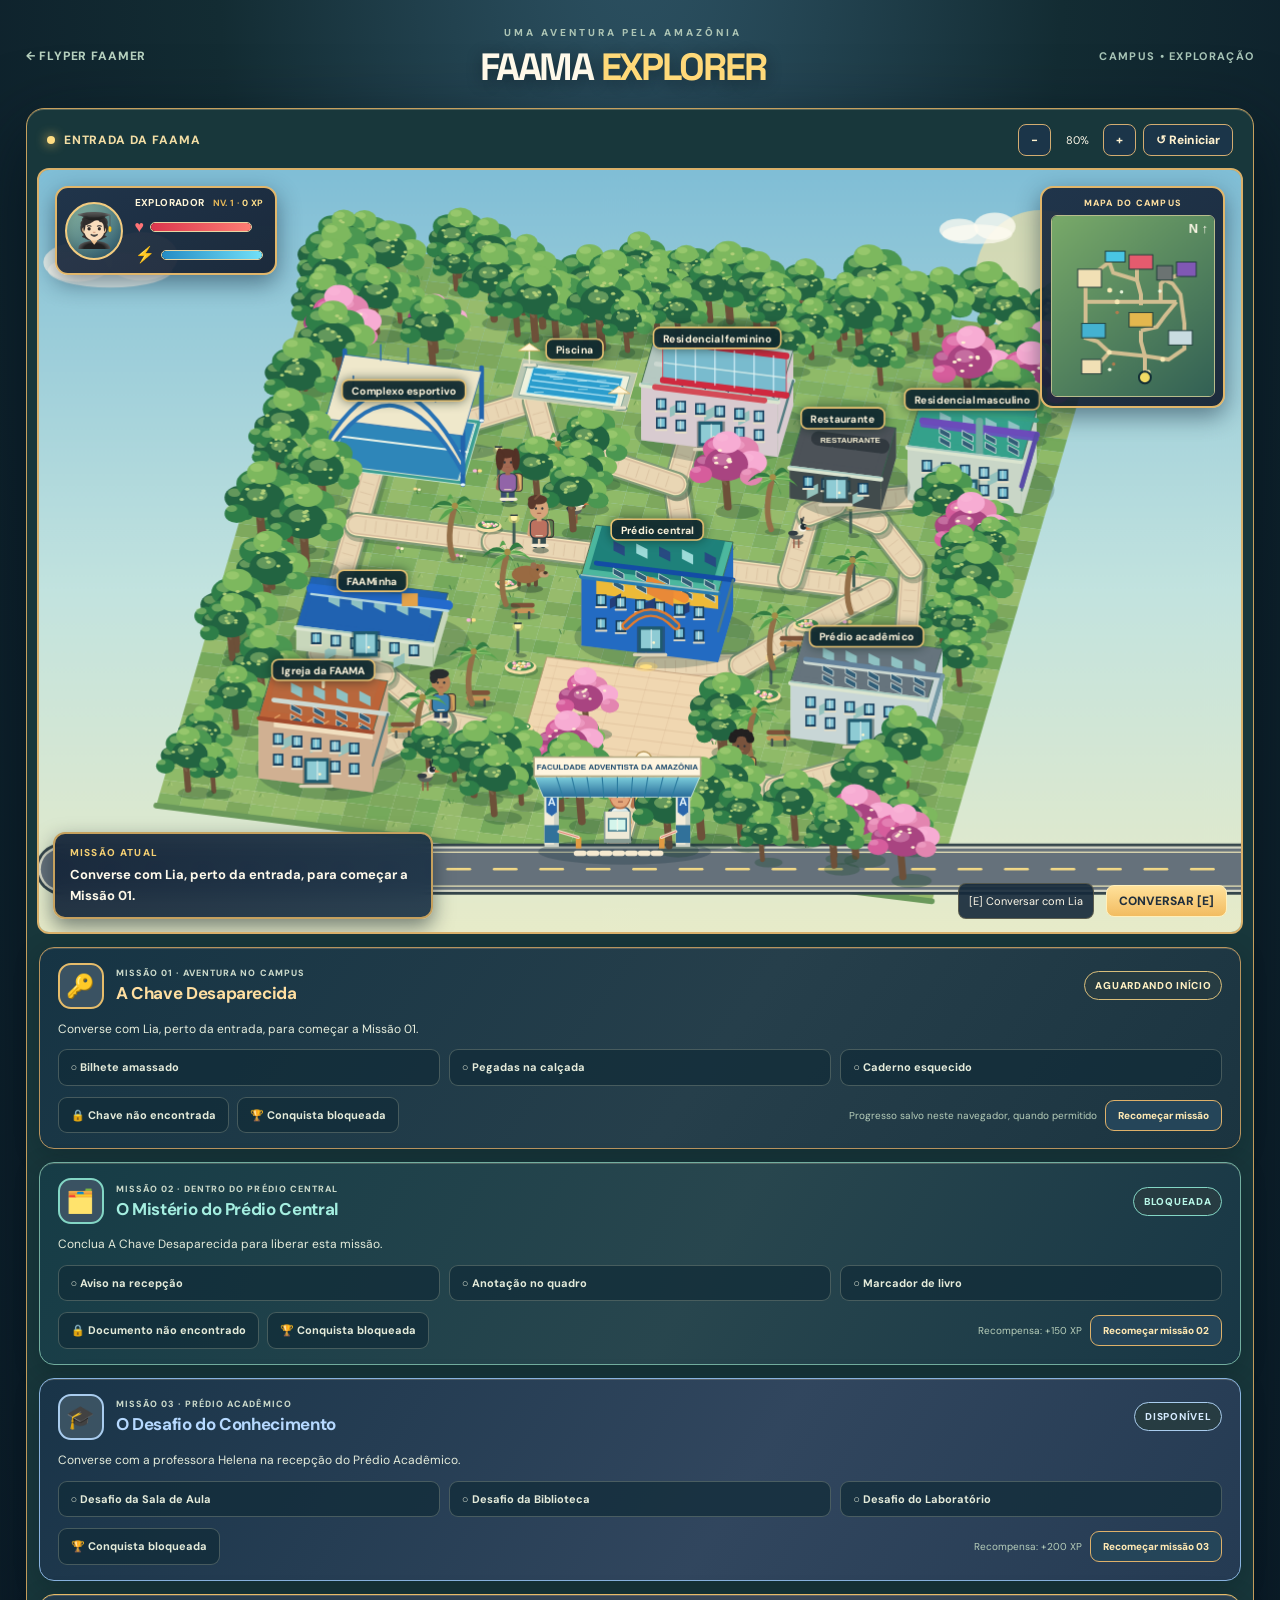
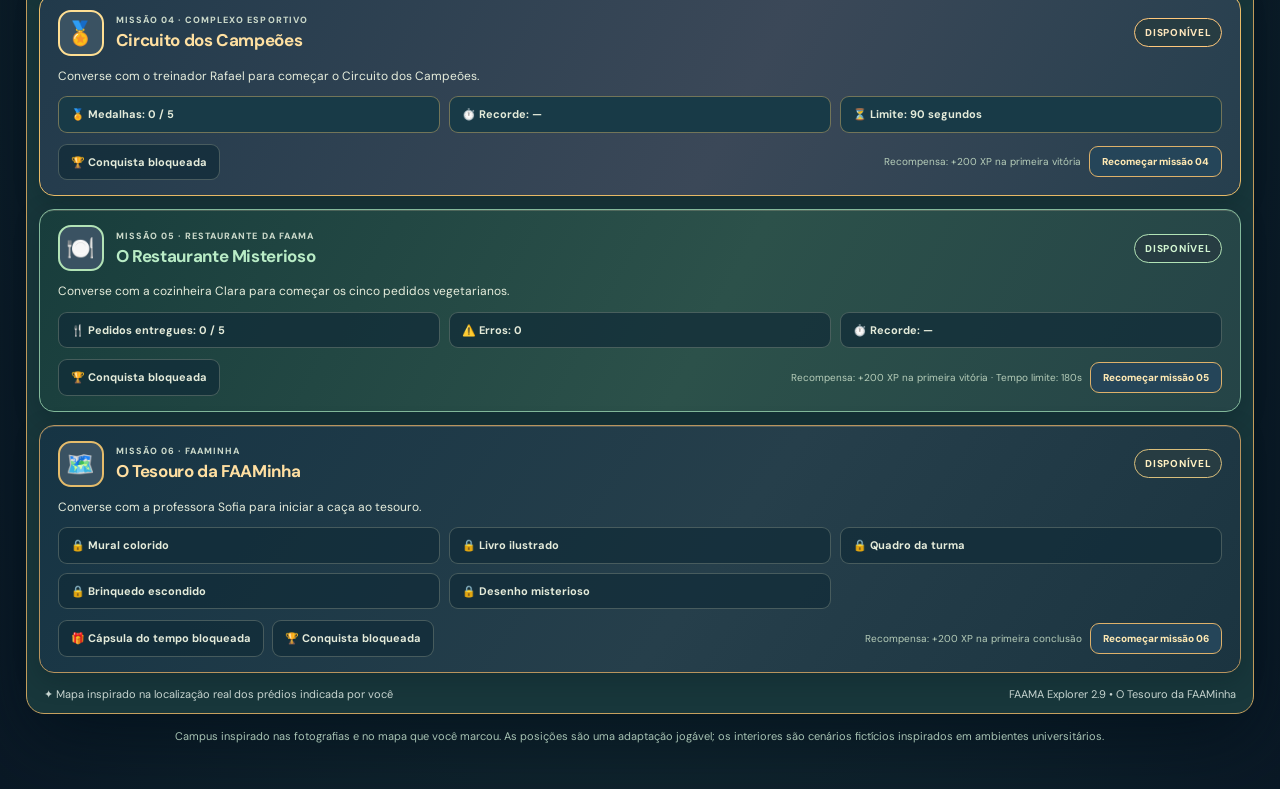
==== jogos/faama-explorer/index.html @ a784e048 "FAAMA 2.9: adicionar diário de cinco pistas, painel da FAAMinha e enigma interativo" ====
<!doctype html>
<html lang="pt-BR">

<head>
    <meta charset="utf-8">
    <meta name="viewport" content="width=device-width,initial-scale=1">
    <title>FAAMA Explorer • FLYPER FAAMER</title>
    <link rel="stylesheet" href="style.css">
</head>

<body>
    <main class="app">
        <header class="top"><a href="../../index.html" class="back">← FLYPER FAAMER</a>
            <div class="brand"><small>UMA AVENTURA PELA AMAZÔNIA</small>
                <h1>FAAMA <em>EXPLORER</em></h1>
            </div><span class="edition">CAMPUS • EXPLORAÇÃO</span>
        </header>
        <section class="game">
            <div class="toolbar">
                <div class="tag"><span class="dot"></span><span id="location">ENTRADA DA FAAMA</span></div>
                <div class="tools"><button id="zoomOut" title="Diminuir zoom">−</button><span
                        id="zoomLabel">80%</span><button id="zoomIn" title="Aumentar zoom">+</button><button id="reset"
                        title="Voltar à entrada">↺ Reiniciar</button></div>
            </div>
            <div class="viewport"><canvas id="world" width="1200" height="760"
                    aria-label="Mapa explorável em perspectiva 2,5D do campus da FAAMA"></canvas>
                <aside class="player-status" aria-label="Estado do explorador">
                    <span class="player-avatar" aria-hidden="true">🧑🏻‍🎓</span>
                    <div class="player-stats">
                        <strong>EXPLORADOR <small>NV. 1 · <span id="xpLabel">0 XP</span></small></strong>
                        <div class="stat-line"><span aria-hidden="true">♥</span><div class="health-bar"><i></i></div></div>
                        <div class="stat-line"><span aria-hidden="true">⚡</span><div class="energy-bar"><i></i></div></div>
                    </div>
                </aside>
                <aside class="minimap-panel" id="minimapPanel" aria-label="Minimapa do campus">
                    <span class="minimap-title">MAPA DO CAMPUS</span>
                    <canvas id="miniMap" width="164" height="182" aria-label="Visão superior com a posição atual do personagem"></canvas>
                </aside>
                <aside id="interiorStatus" class="interior-status hidden" aria-label="Ambiente interno">
                    <small id="interiorBuilding">🏛️ PRÉDIO CENTRAL • INTERIOR</small>
                    <strong id="interiorRoom">Recepção</strong>
                    <span>Explore as duas salas, converse e volte pela saída [E]</span>
                </aside>
                <aside id="sportsHUD" class="sports-hud hidden" aria-label="Circuito dos Campeões em andamento">
                    <div class="sports-hud-top">
                        <span>🏆 CIRCUITO DOS CAMPEÕES</span>
                        <strong id="sportsTimer" aria-live="off">90,0s</strong>
                    </div>
                    <div class="sports-hud-line">
                        <strong id="sportsMedalCount">0 / 5 medalhas</strong>
                        <span id="sportsRaceState">Converse com Rafael para começar</span>
                    </div>
                    <div class="sports-progress"><i id="sportsMedalBar"></i></div>
                </aside>
                <aside id="restaurantHUD" class="restaurant-hud hidden" aria-label="Pedidos do Restaurante">
                    <div class="restaurant-hud-top"><span>🍽️ RESTAURANTE MISTERIOSO</span><strong id="restaurantTimer">180,0s</strong></div>
                    <p id="restaurantHUDOrder">Converse com Clara para começar</p>
                    <div class="restaurant-hud-row"><strong id="restaurantDelivered">0 / 5 pedidos</strong><span id="restaurantHUDState">Aguardando</span></div>
                    <div class="restaurant-progress"><i id="restaurantProgressBar"></i></div>
                </aside>
                <aside id="schoolHUD" class="school-hud hidden" aria-label="Caça ao tesouro na FAAMinha">
                    <div class="school-hud-header">
                      <span>🗺️ TESOURO DA FAAMINHA</span>
                      <strong id="schoolHUDCount">0/5</strong>
                    </div>
                    <p id="schoolHUDHint">Converse com Sofia para começar.</p>
                    <div class="school-progress"><i id="schoolProgressBar"></i></div>
                </aside>
                <div class="hud">
                    <div class="objective"><small>MISSÃO ATUAL</small><strong id="objective">Explore o campus e encontre
                            o Prédio Central</strong></div>
                    <div class="hudright"><span id="hint">WASD / SETAS para caminhar</span><button id="interact"
                            disabled>INTERAGIR [E]</button></div>
                </div>
                <section id="npcDialogue" class="npc-dialogue hidden" role="dialog"
                    aria-modal="false" aria-labelledby="npcName" aria-describedby="npcLine">
                    <div class="dialogue-heading">
                        <span>💬 CONVERSA NO CAMPUS</span>
                        <button id="dialogClose" class="dialogue-close" aria-label="Fechar conversa" type="button">×</button>
                    </div>
                    <div class="dialogue-content">
                        <div id="npcPortrait" class="dialogue-portrait" aria-hidden="true">🎓</div>
                        <div class="dialogue-copy">
                            <div class="dialogue-identity">
                                <strong id="npcName">Estudante</strong>
                                <span id="npcRole">FAAMA</span>
                            </div>
                            <p id="npcLine"></p>
                        </div>
                    </div>
                    <div class="dialogue-footer">
                        <small>Pressione E / Enter para avançar • Esc para fechar</small>
                        <button id="dialogNext" type="button">Continuar <span>→</span></button>
                    </div>
                </section>
                <section id="indoorRiddle" class="riddle-modal hidden" role="dialog"
                    aria-modal="true" aria-labelledby="riddleTitle" aria-describedby="riddleDescription">
                    <div class="riddle-heading">
                        <strong id="riddleTitle">🔒 Enigma do armário</strong>
                        <button id="riddleClose" type="button" aria-label="Fechar enigma">×</button>
                    </div>
                    <p id="riddleDescription">Qual é o código de três dígitos? Use as pistas do mural, do quadro e da estante, nessa ordem.</p>
                    <div class="riddle-choices">
                        <button type="button" data-riddle-answer="231">2 – 3 – 1 <small>[1]</small></button>
                        <button type="button" data-riddle-answer="312">3 – 1 – 2 <small>[2]</small></button>
                        <button type="button" data-riddle-answer="123">1 – 2 – 3 <small>[3]</small></button>
                    </div>
                    <p id="riddleFeedback" class="riddle-feedback" aria-live="polite">Selecione uma combinação para abrir o armário.</p>
                </section>
                <section id="academicQuiz" class="riddle-modal academic-quiz hidden" role="dialog"
                    aria-modal="true" aria-labelledby="academicQuizTitle" aria-describedby="academicQuestion">
                    <div class="riddle-heading">
                        <strong id="academicQuizTitle">🎓 Desafio do Conhecimento</strong>
                        <button id="academicQuizClose" type="button" aria-label="Fechar desafio">×</button>
                    </div>
                    <p id="academicQuestion">Escolha a resposta correta para conquistar um selo.</p>
                    <div class="academic-choices" role="group" aria-label="Respostas do desafio">
                        <button type="button" data-academic-answer="0">Alternativa 1</button>
                        <button type="button" data-academic-answer="1">Alternativa 2</button>
                        <button type="button" data-academic-answer="2">Alternativa 3</button>
                    </div>
                    <p id="academicQuizFeedback" class="riddle-feedback" aria-live="polite">Selecione uma das opções. Use 1, 2 ou 3.</p>
                </section>
                <section id="restaurantCooking" class="restaurant-cooking hidden" role="dialog" aria-modal="true"
                  aria-labelledby="restaurantCookingTitle" aria-describedby="restaurantCookingHint">
                    <div class="restaurant-cooking-header">
                      <div>
                        <small>🍳 COZINHA DO RESTAURANTE</small>
                        <strong id="restaurantCookingTitle">Preparar o pedido</strong>
                      </div>
                      <button id="restaurantCookingClose" type="button" aria-label="Fechar preparo">×</button>
                    </div>
                    <p id="restaurantCookingHint">Selecione exatamente três ingredientes.</p>
                    <p id="restaurantCookingCustomer" class="restaurant-customer">Pedido do estudante</p>
                    <div id="restaurantIngredients" class="restaurant-ingredients" role="group" aria-label="Escolher ingredientes">
                        <button type="button" data-food-id="alface" aria-pressed="false"><span>🥬</span>Alface</button>
                        <button type="button" data-food-id="tomate" aria-pressed="false"><span>🍅</span>Tomate</button>
                        <button type="button" data-food-id="cenoura" aria-pressed="false"><span>🥕</span>Cenoura</button>
                        <button type="button" data-food-id="goma" aria-pressed="false"><span>⚪</span>Goma de tapioca</button>
                        <button type="button" data-food-id="queijo" aria-pressed="false"><span>🧀</span>Queijo</button>
                        <button type="button" data-food-id="banana" aria-pressed="false"><span>🍌</span>Banana</button>
                        <button type="button" data-food-id="mamao" aria-pressed="false"><span>🍈</span>Mamão</button>
                        <button type="button" data-food-id="granola" aria-pressed="false"><span>🥣</span>Granola</button>
                        <button type="button" data-food-id="pao" aria-pressed="false"><span>🍞</span>Pão integral</button>
                        <button type="button" data-food-id="iogurte" aria-pressed="false"><span>🥛</span>Iogurte</button>
                    </div>
                    <div class="restaurant-cooking-bottom">
                      <span id="restaurantSelectedCount">0 de 3 ingredientes</span>
                      <button id="restaurantPrepare" type="button">Preparar prato</button>
                    </div>
                    <p id="restaurantCookingFeedback" class="restaurant-feedback" aria-live="polite"></p>
                  </section>
                <section id="schoolPuzzle" class="school-puzzle hidden" role="dialog" aria-modal="true"
                  aria-labelledby="schoolPuzzleTitle" aria-describedby="schoolPuzzleQuestion">
                    <div class="school-puzzle-heading">
                      <div>
                        <small>🔎 CAÇA AO TESOURO • ENIGMA <span id="schoolPuzzleNumber">1/5</span></small>
                        <strong id="schoolPuzzleTitle">Enigma misterioso</strong>
                      </div>
                      <button id="schoolPuzzleClose" type="button" aria-label="Fechar enigma">×</button>
                    </div>
                    <p id="schoolPuzzleClue" class="school-puzzle-clue">Uma pista apareceu!</p>
                    <p id="schoolPuzzleQuestion" class="school-puzzle-question">Qual é a resposta?</p>
                    <div class="school-puzzle-choices" role="group" aria-label="Respostas do enigma">
                      <button type="button" data-school-answer="0">1. Alternativa A</button>
                      <button type="button" data-school-answer="1">2. Alternativa B</button>
                      <button type="button" data-school-answer="2">3. Alternativa C</button>
                    </div>
                    <p id="schoolPuzzleFeedback" class="school-puzzle-feedback" aria-live="polite">Escolha uma resposta.</p>
                    <p class="school-puzzle-help">Teclas 1, 2 e 3 para responder • Esc para voltar à escola</p>
                </section>
                <div id="toast" class="toast hidden"></div>
                <div id="fatal" class="fatal hidden"></div>
            </div>
            <section class="quest-tracker" aria-label="Diário da Missão 01">
                <div class="quest-tracker-heading">
                    <div class="quest-title">
                        <span class="quest-medallion" aria-hidden="true">🔑</span>
                        <div>
                            <small>MISSÃO 01 · AVENTURA NO CAMPUS</small>
                            <strong>A Chave Desaparecida</strong>
                        </div>
                    </div>
                    <span class="quest-stage" id="questStage">AGUARDANDO INÍCIO</span>
                </div>
                <p class="quest-description" id="questDescription">
                    Converse com Lia, perto da entrada, para começar.
                </p>
                <div class="quest-clues" aria-label="Pistas">
                    <span id="clue-bilhete">○ Bilhete amassado</span>
                    <span id="clue-pegadas">○ Pegadas na calçada</span>
                    <span id="clue-caderno">○ Caderno esquecido</span>
                </div>
                <div class="quest-inventory">
                    <span id="questKey">🔒 Chave não encontrada</span>
                    <span id="questAchievement">🏆 Conquista bloqueada</span>
                    <small>Progresso salvo neste navegador, quando permitido</small>
                    <button id="questRestart" class="quest-restart" type="button"
                        title="Recomeçar apenas a Missão 01, sem alterar o mapa">Recomeçar missão</button>
                </div>
            </section>
            <section class="quest-tracker quest-two" aria-label="Diário da Missão 02">
                <div class="quest-tracker-heading">
                    <div class="quest-title">
                        <span class="quest-medallion" aria-hidden="true">🗂️</span>
                        <div>
                            <small>MISSÃO 02 · DENTRO DO PRÉDIO CENTRAL</small>
                            <strong>O Mistério do Prédio Central</strong>
                        </div>
                    </div>
                    <span class="quest-stage" id="indoorQuestStage">BLOQUEADA</span>
                </div>
                <p id="indoorQuestDescription" class="quest-description">
                    Conclua A Chave Desaparecida para liberar a próxima aventura.
                </p>
                <div class="quest-clues" aria-label="Pistas da Missão 02">
                    <span id="indoorClueMural">○ Aviso na recepção</span>
                    <span id="indoorClueQuadro">○ Anotação no quadro</span>
                    <span id="indoorClueEstante">○ Marcador de livro</span>
                </div>
                <div class="quest-inventory">
                    <span id="indoorDocument">🔒 Documento não encontrado</span>
                    <span id="indoorAchievement">🏆 Conquista bloqueada</span>
                    <small>Recompensa: +150 XP</small>
                    <button id="indoorQuestRestart" class="quest-restart" type="button"
                       title="Recomeçar somente a Missão 02">Recomeçar missão 02</button>
                </div>
            </section>
            <section class="quest-tracker quest-academic" aria-label="Diário da Missão 03">
                <div class="quest-tracker-heading">
                    <div class="quest-title">
                        <span class="quest-medallion" aria-hidden="true">🎓</span>
                        <div>
                            <small>MISSÃO 03 · PRÉDIO ACADÊMICO</small>
                            <strong>O Desafio do Conhecimento</strong>
                        </div>
                    </div>
                    <span class="quest-stage" id="academicQuestStage">DISPONÍVEL</span>
                </div>
                <p id="academicDescription" class="quest-description">
                    Converse com a professora Helena no Prédio Acadêmico.
                </p>
                <div class="quest-clues" aria-label="Selos da Missão 03">
                    <span id="academicStationQuadro">○ Sala de aula</span>
                    <span id="academicStationCatalogo">○ Biblioteca</span>
                    <span id="academicStationTerminal">○ Laboratório</span>
                </div>
                <div class="quest-inventory">
                    <span id="academicAchievement">🏆 Conquista bloqueada</span>
                    <small>Recompensa: +200 XP</small>
                    <button id="academicQuestRestart" class="quest-restart" type="button"
                      title="Recomeçar somente o desafio acadêmico">Recomeçar missão 03</button>
                </div>
            </section>
            <section class="quest-tracker quest-sports" aria-label="Diário da Missão 04">
                <div class="quest-tracker-heading">
                    <div class="quest-title">
                        <span class="quest-medallion" aria-hidden="true">🏅</span>
                        <div>
                            <small>MISSÃO 04 · COMPLEXO ESPORTIVO</small>
                            <strong>Circuito dos Campeões</strong>
                        </div>
                    </div>
                    <span class="quest-stage" id="sportsQuestStage">DISPONÍVEL</span>
                </div>
                <p id="sportsQuestDescription" class="quest-description">
                    Converse com Rafael no ginásio e complete o circuito com cinco medalhas.
                </p>
                <div class="quest-clues sports-quest-stats">
                    <span id="sportsQuestMedals">🏅 Medalhas: 0 / 5</span>
                    <span id="sportsBestTime">⏱️ Recorde: —</span>
                    <span id="sportsQuestTime">⏳ Limite: 90 segundos</span>
                </div>
                <div class="quest-inventory">
                    <span id="sportsAchievement">🏆 Conquista bloqueada</span>
                    <small>Recompensa: +200 XP na primeira vitória</small>
                    <button id="sportsQuestRestart" class="quest-restart" type="button"
                      title="Apagar recorde e recompensa do circuito">Recomeçar missão 04</button>
                </div>
            </section>
            <section class="quest-tracker quest-restaurant" aria-label="Diário da Missão 05">
                <div class="quest-tracker-heading">
                    <div class="quest-title">
                        <span class="quest-medallion" aria-hidden="true">🍽️</span>
                        <div>
                            <small>MISSÃO 05 · RESTAURANTE DA FAAMA</small>
                            <strong>O Restaurante Misterioso</strong>
                        </div>
                    </div>
                    <span class="quest-stage" id="restaurantQuestStage">DISPONÍVEL</span>
                </div>
                <p id="restaurantQuestDescription" class="quest-description">Converse com Clara para preparar cinco pedidos vegetarianos.</p>
                <div class="quest-clues">
                    <span id="restaurantQuestOrders">🍴 Pedidos entregues: 0 / 5</span>
                    <span id="restaurantQuestErrors">⚠️ Erros: 0</span>
                    <span id="restaurantBestTime">⏱️ Recorde: —</span>
                </div>
                <div class="quest-inventory">
                    <span id="restaurantQuestAchievement">🏆 Conquista bloqueada</span>
                    <small>Recompensa: +200 XP na primeira vitória · Tempo limite: 180s</small>
                    <button id="restaurantQuestRestart" class="quest-restart" type="button"
                      title="Apagar o recorde, o progresso e a recompensa da Missão 05">Recomeçar missão 05</button>
                </div>
            </section>
            <section class="quest-tracker quest-school" aria-label="Diário da Missão 06">
                <div class="quest-tracker-heading">
                    <div class="quest-title">
                        <span class="quest-medallion" aria-hidden="true">🗺️</span>
                        <div>
                            <small>MISSÃO 06 · FAAMINHA</small>
                            <strong>O Tesouro da FAAMinha</strong>
                        </div>
                    </div>
                    <span class="quest-stage" id="schoolQuestStage">DISPONÍVEL</span>
                </div>
                <p id="schoolQuestDescription" class="quest-description">
                    Converse com a professora Sofia para iniciar a caça ao tesouro.
                </p>
                <div class="quest-clues" aria-label="Cinco pistas da FAAMinha">
                    <span id="schoolClueMural">🔒 Mural colorido</span>
                    <span id="schoolClueLivro">🔒 Livro ilustrado</span>
                    <span id="schoolClueQuadro">🔒 Quadro da turma</span>
                    <span id="schoolClueBrinquedo">🔒 Brinquedo escondido</span>
                    <span id="schoolClueDesenho">🔒 Desenho misterioso</span>
                </div>
                <div class="quest-inventory">
                    <span id="schoolCapsule">🎁 Cápsula do tempo bloqueada</span>
                    <span id="schoolQuestAchievement">🏆 Conquista bloqueada</span>
                    <small>Recompensa: +200 XP na primeira conclusão</small>
                    <button id="schoolQuestRestart" class="quest-restart" type="button"
                      title="Reiniciar somente O Tesouro da FAAMinha">Recomeçar missão 06</button>
                </div>
            </section>
            <div class="bottom"><span>✦ Mapa inspirado na localização real dos prédios indicada por
                    você</span><span>FAAMA Explorer 2.9 • O Tesouro da FAAMinha</span></div>
        </section>
        <section class="mobile"><button data-key="ArrowUp">▲</button>
            <div><button data-key="ArrowLeft">◀</button><button data-key="ArrowDown">▼</button><button
                    data-key="ArrowRight">▶</button></div>
        </section>
        <p class="disclaimer">Campus inspirado nas fotografias e no mapa que você marcou. As posições são uma adaptação jogável; os interiores são cenários fictícios inspirados em ambientes universitários.</p>
    </main>
    <script src="map-data.js"></script>
    <script src="campus-life.js"></script>
    <script src="quests.js"></script>
    <script src="interior.js"></script>
    <script src="indoor-quest.js"></script>
    <script src="academic.js"></script>
    <script src="sports.js"></script>
    <script src="restaurant.js"></script>
    <script src="school.js"></script>
    <script src="game.js"></script>
</body>

</html>
---- jogos/faama-explorer/style.css ----
@import url('https://fonts.googleapis.com/css2?family=DM+Sans:wght@400;500;600;700;800&family=Space+Grotesk:wght@500;600;700&display=swap');
:root{color-scheme:dark;--bg:#091a1b;--ink:#f1f5e9;--muted:#abc2b6;--line:#35554a;--accent:#d5ee9e}*{box-sizing:border-box}body{margin:0;min-height:100vh;background:radial-gradient(ellipse at 55% -20%,#24584a 0%,#102d2b 46%,#071717 100%);color:var(--ink);font-family:'DM Sans',sans-serif}.app{width:min(1360px,96%);margin:auto;padding:20px 0 35px}.top{display:flex;align-items:center;justify-content:space-between;gap:16px;margin:0 0 17px}.back{text-decoration:none;color:#b6d0be;font-size:12px;font-weight:800;letter-spacing:.07em}.brand{text-align:center}.brand small{font-size:10px;letter-spacing:.3em;color:#adc5b5;font-weight:800}.brand h1{font-family:'Space Grotesk',sans-serif;font-size:clamp(23px,3.2vw,38px);letter-spacing:-.06em;margin:2px 0 0;font-weight:700}.brand em{font-style:normal;color:var(--accent)}.edition{font-size:11px;letter-spacing:.12em;color:#a8c5b7;font-weight:700}.game{background:#173a32;border:1px solid #4a6b55;border-radius:18px;padding:10px;box-shadow:0 22px 70px #0008}.toolbar{display:flex;align-items:center;justify-content:space-between;padding:3px 8px 11px;gap:10px}.tag{font-size:12px;letter-spacing:.08em;font-weight:800}.dot{display:inline-block;background:#a8e47c;width:8px;height:8px;border-radius:50%;margin-right:9px;box-shadow:0 0 12px #b9e48a}.tools{display:flex;align-items:center;gap:7px}.tools button,.hud button{background:#2b5546;border:1px solid #5b8068;border-radius:8px;color:#f2f9ec;font:800 12px 'DM Sans';padding:7px 12px;cursor:pointer}.tools button:hover,.hud button:hover:not(:disabled){background:#47735b}.tools span{font-size:11px;min-width:38px;text-align:center}.viewport{position:relative;overflow:hidden;border:2px solid #69896e;border-radius:12px;background:#a6dbe2}.viewport canvas{display:block;width:100%;height:auto;image-rendering:auto}.hud{position:absolute;bottom:13px;left:14px;right:14px;display:flex;justify-content:space-between;align-items:end;gap:12px;pointer-events:none}.objective{background:#102e2bdc;backdrop-filter:blur(8px);border:1px solid #d5efaa44;padding:12px 15px;border-radius:10px;max-width:380px}.objective small{display:block;color:#b8dc9d;font-weight:800;letter-spacing:.13em;font-size:10px;margin-bottom:4px}.objective strong{font-size:13px;line-height:1.35}.hudright{display:flex;align-items:center;gap:12px}.hudright span{background:#0c2c2cbd;padding:10px;border-radius:8px;font-size:11px}.hud button{pointer-events:auto;background:#d4ef9d;color:#18362a;border-color:#d4ef9d}.hud button:disabled{opacity:.6;cursor:default}.toast{position:absolute;top:18px;left:50%;transform:translateX(-50%);background:#112f2be8;color:#f7ffef;border:1px solid #b2d79a;padding:13px 18px;border-radius:10px;text-align:center;font-size:13px;font-weight:700;max-width:90%;box-shadow:0 10px 30px #0004}.hidden{display:none!important}.fatal{position:absolute;top:20%;left:10%;right:10%;background:#5b1e20;color:#fff;padding:20px;border-radius:12px;z-index:20}.bottom{display:flex;justify-content:space-between;gap:10px;flex-wrap:wrap;padding:11px 7px 2px;color:#b6d0c0;font-size:11px}.mobile{display:none;text-align:center;margin:15px auto}.mobile button{background:#315d48;color:#fff;border:1px solid #72927b;border-radius:12px;width:62px;height:54px;margin:3px;font-size:20px;touch-action:none;user-select:none}.disclaimer{text-align:center;color:#a8c4b4;font-size:11px;margin-top:15px}@media(max-width:800px){.top{flex-wrap:wrap;justify-content:center}.back,.edition{font-size:10px}.brand{order:-1;width:100%}.hud{left:7px;right:7px;bottom:7px}.objective{padding:7px;max-width:55%}.objective strong{font-size:9px}.objective small{font-size:8px}.hudright{display:block;text-align:right}.hudright span{display:none}.hud button{font-size:9px;padding:7px}.mobile{display:block}.bottom{font-size:10px}.toolbar{font-size:10px}}

/* FAAMA Explorer — HUD da fase visual 2 */
:root {
  --bg:#101e2a;
  --ink:#fff9e9;
  --muted:#d6d9c2;
  --accent:#ffda70;
}
body {
  background:radial-gradient(ellipse at 50% -20%,#31586b 0%,#132c33 48%,#0a1926 100%);
}
.game {
  border-color:#c6a05e;
  background:#18373b;
  box-shadow:0 25px 75px #020e18aa,inset 0 1px 0 #ffe6ab44;
}
.brand em {color:#ffd979}
.brand h1 {text-shadow:0 3px 15px #050f1677}
.toolbar {padding:5px 10px 12px}
.tag {color:#f2dda4}
.dot {background:#ffdd82;box-shadow:0 0 12px #ffcb63}
.tools button,.hud button {
  background:#1b3549;
  border-color:#d3ac71;
  color:#fff1ce;
}
.tools button:hover,.hud button:hover:not(:disabled) {background:#346176}
.viewport {
  border:2px solid #d9b06a;
  background:#78b7b6;
  box-shadow:inset 0 0 45px #0b212233;
}
.viewport #world {
  display:block;
  width:100%;
  height:auto;
}
.player-status,.minimap-panel {
  position:absolute;
  z-index:5;
  top:16px;
  border:2px solid #e1b66a;
  border-radius:13px;
  box-shadow:0 8px 23px #0c22367f;
  background:linear-gradient(145deg,#16273de8,#101b2de8);
  color:#fff6d9;
  pointer-events:none;
}
.player-status {
  left:16px;
  display:flex;
  align-items:center;
  gap:12px;
  min-width:220px;
  padding:8px 12px 8px 8px;
}
.player-avatar {
  width:58px;height:58px;
  display:grid;
  place-items:center;
  font-size:34px;
  border-radius:50%;
  border:2px solid #f2cb7f;
  background:linear-gradient(140deg,#8bb7a3,#315f75);
  box-shadow:inset 0 -4px 12px #091b2440;
}
.player-stats {display:grid;gap:7px;flex:1}
.player-stats strong {
  display:flex;align-items:center;justify-content:space-between;
  gap:8px;font-size:10px;letter-spacing:.04em
}
.player-stats small {font-size:9px;color:#e8b958}
.stat-line {display:flex;align-items:center;gap:6px;font-weight:800;font-size:16px}
.stat-line:first-of-type {color:#ff7376}
.health-bar,.energy-bar {
  height:10px;
  border-radius:20px;
  width:102px;
  background:#13232b;
  border:1px solid #e6d5a3;
  overflow:hidden;
}
.health-bar i,.energy-bar i {display:block;width:100%;height:100%;border-radius:20px}
.health-bar i {background:linear-gradient(90deg,#dc364d,#ff7d73)}
.energy-bar i {background:linear-gradient(90deg,#258cc5,#72e0f8)}
.minimap-panel {
  right:16px;
  padding:7px 9px 9px;
  width:185px;
  text-align:center;
}
.minimap-title {
  display:block;
  font-size:9px;
  font-weight:800;
  letter-spacing:.14em;
  padding:2px 0 6px;
  color:#ffe0a0;
}
.viewport .minimap-panel canvas {
  display:block;
  width:164px;
  height:182px;
  max-width:none;
  border:1px solid #b8bd8c;
  border-radius:6px;
  margin:auto;
}
.objective {
  background:linear-gradient(135deg,#132337ed,#1d3448ed);
  border:2px solid #c6a15e;
  box-shadow:0 8px 20px #05172280;
  border-radius:12px;
}
.objective small {color:#f4cf72}
.objective strong {color:#fffaeb}
.hudright span {background:#15293be8;border:1px solid #d3af654d}
.hud button {
  color:#202f3d;
  background:linear-gradient(180deg,#ffe19a,#f2bc61);
  border:1px solid #fff0bc;
}
.hud button:hover:not(:disabled) {background:#ffe6ad}
.toast {
  top:auto;
  bottom:92px;
  z-index:6;
  background:#12283deb;
  border-color:#ffd17b;
  color:#fff9df;
}
.bottom {color:#c7d5d0}
.mobile button {
  background:#243b51;
  border-color:#e7be80;
}
@media (max-width:800px) {
  .player-status {
    top:7px;left:7px;
    transform:scale(.68);
    transform-origin:top left;
  }
  .minimap-panel {
    top:7px;right:7px;
    transform:scale(.62);
    transform-origin:top right;
  }
  .hud {bottom:8px;left:7px;right:7px}
  .objective {max-width:62%}
  .objective strong {font-size:9px}
  .toast {bottom:55px;font-size:11px}
}
@media (max-width:430px) {
  .player-status {transform:scale(.53)}
  .minimap-panel {transform:scale(.48)}
  .objective {max-width:66%;padding:6px}
  .hud button {font-size:8px;padding:5px}
}

/* FAAMA Explorer 2.2 — conversas com NPCs */
.npc-dialogue {
  position:absolute;
  z-index:20;
  left:50%;
  bottom:102px;
  transform:translateX(-50%);
  width:min(620px,calc(100% - 30px));
  color:#fff7df;
  border:2px solid #e5bd79;
  border-radius:16px;
  overflow:hidden;
  background:linear-gradient(145deg,#213c50f5,#142b3ef7);
  box-shadow:0 22px 60px #07141bce, inset 0 1px 0 #ffecc544;
  pointer-events:auto;
  animation:dialogue-pop .18s ease-out;
}
.dialogue-heading {
  display:flex;
  align-items:center;
  justify-content:space-between;
  gap:12px;
  background:#0e2435a9;
  border-bottom:1px solid #cba56777;
  padding:9px 15px;
  color:#ffe09c;
  font-size:10px;
  font-weight:800;
  letter-spacing:.12em;
}
.dialogue-close {
  border:1px solid #dbbb8188;
  border-radius:8px;
  background:#28445a;
  color:#fdf3d6;
  width:30px;
  height:30px;
  cursor:pointer;
  font-size:21px;
  line-height:1;
}
.dialogue-close:hover,.dialogue-close:focus-visible {
  background:#40637a;
  outline:2px solid #fce0a5;
  outline-offset:1px;
}
.dialogue-content {
  display:flex;
  align-items:center;
  gap:17px;
  padding:18px;
  min-height:130px;
}
.dialogue-portrait {
  flex:none;
  width:83px;
  height:83px;
  display:grid;
  place-items:center;
  font-size:46px;
  border:2px solid #edc780;
  border-radius:14px;
  background:linear-gradient(135deg,#66938e,#315675);
  box-shadow:inset 0 -6px 18px #132a3a55;
}
.dialogue-copy {flex:1;min-width:0}
.dialogue-identity {
  display:flex;
  align-items:baseline;
  flex-wrap:wrap;
  gap:9px;
  margin-bottom:10px;
}
.dialogue-identity strong {font-size:19px;line-height:1.25}
.dialogue-identity span {
  color:#c8e3d7;
  font-size:10px;
  letter-spacing:.04em;
}
.dialogue-copy p {
  margin:0;
  color:#f3efe0;
  font-size:14px;
  line-height:1.6;
}
.dialogue-footer {
  display:flex;
  align-items:center;
  justify-content:space-between;
  gap:12px;
  border-top:1px solid #cba5675f;
  padding:10px 15px;
}
.dialogue-footer small {
  color:#c9d9d1;
  font-size:10px;
  line-height:1.4;
}
.dialogue-footer button {
  flex:none;
  border:1px solid #ffeeaf;
  border-radius:9px;
  padding:10px 17px;
  background:linear-gradient(180deg,#ffe7a5,#e8b96a);
  color:#20313f;
  font-size:12px;
  font-weight:800;
  cursor:pointer;
}
.dialogue-footer button:hover,.dialogue-footer button:focus-visible{
  background:#fff0bc;
  outline:2px solid #fff0bc;
  outline-offset:2px;
}
@keyframes dialogue-pop {
  from {opacity:0;transform:translate(-50%,12px) scale(.98)}
  to {opacity:1;transform:translate(-50%,0) scale(1)}
}
@media(max-width:800px){
  .npc-dialogue {bottom:46px;width:calc(100% - 14px);border-radius:11px}
  .dialogue-heading {padding:6px 9px;font-size:8px}
  .dialogue-content {gap:8px;padding:9px;min-height:90px}
  .dialogue-portrait {width:47px;height:52px;font-size:27px;border-radius:9px}
  .dialogue-identity {gap:5px;margin-bottom:4px}
  .dialogue-identity strong {font-size:13px}
  .dialogue-identity span {font-size:8px}
  .dialogue-copy p {font-size:10px;line-height:1.45}
  .dialogue-footer {padding:6px 9px;gap:7px}
  .dialogue-footer small {font-size:8px}
  .dialogue-footer button {padding:7px 9px;font-size:9px}
}
@media(max-width:450px){
  .dialogue-portrait {display:none}
  .dialogue-footer small {max-width:52%}
}

/* FAAMA Explorer 2.3 — diário de missão independente do Canvas */
.quest-tracker{
  display:grid;
  gap:11px;
  margin:13px 2px 3px;
  padding:15px 18px;
  border:1px solid #b8945e;
  border-radius:15px;
  background:linear-gradient(125deg,#163444,#263f4b 56%,#1b3440);
  box-shadow:inset 0 1px 0 #f9ddb233,0 7px 24px #07161e44;
}
.quest-tracker-heading{
  display:flex;
  flex-wrap:wrap;
  align-items:center;
  justify-content:space-between;
  gap:12px;
}
.quest-title{
  display:flex;
  align-items:center;
  gap:12px;
}
.quest-medallion{
  width:46px;
  height:46px;
  display:grid;
  place-items:center;
  font-size:23px;
  border:2px solid #e5bc6b;
  border-radius:13px;
  background:#3a5262;
}
.quest-title small{
  display:block;
  margin-bottom:3px;
  font-weight:800;
  font-size:9px;
  letter-spacing:.12em;
  color:#cbd9ca;
}
.quest-title strong{color:#ffdfa1;font-size:17px;letter-spacing:-.02em}
.quest-stage{
  display:inline-flex;
  border:1px solid #d9be7b;
  padding:7px 10px;
  border-radius:30px;
  font-size:10px;
  font-weight:800;
  letter-spacing:.07em;
  background:#273c42;
  color:#fff0c2;
}
.quest-description{
  margin:0;
  font-size:12px;
  line-height:1.55;
  color:#e6eddc;
}
.quest-clues{
  display:grid;
  grid-template-columns:repeat(3,minmax(0,1fr));
  gap:9px;
}
.quest-clues span,
.quest-inventory > span{
  display:block;
  padding:9px 12px;
  border-radius:9px;
  border:1px solid #c9d1b447;
  background:#112c38b8;
  color:#e4ebda;
  font-size:11px;
  font-weight:700;
  line-height:1.5;
}
.quest-clues span.complete,
.quest-inventory > span.complete{
  color:#e3ffdb;
  border-color:#8ec68399;
  background:#345c4a;
}
.quest-inventory{
  display:flex;
  flex-wrap:wrap;
  align-items:center;
  gap:8px;
}
.quest-inventory > span{flex:0 0 auto}
.quest-inventory small{
  margin-left:auto;
  color:#b7ceba;
  font-size:10px;
}
.player-stats #xpLabel{
  color:#ffdf8b;
  font-variant-numeric:tabular-nums;
}
@media(max-width:800px){
  .quest-tracker{padding:11px;gap:9px}
  .quest-title strong{font-size:14px}
  .quest-medallion{width:36px;height:36px;font-size:19px}
  .quest-clues{grid-template-columns:1fr}
  .quest-clues span{padding:6px 9px;font-size:10px}
  .quest-inventory > span{font-size:10px;padding:7px 9px}
  .quest-inventory small{margin-left:0;width:100%}
}

.quest-restart{
  margin-left:0;
  padding:8px 12px;
  border:1px solid #deb16a;
  border-radius:9px;
  background:#254559;
  color:#ffe9b3;
  font:800 10px 'DM Sans',sans-serif;
  cursor:pointer;
}
.quest-restart:hover,.quest-restart:focus-visible{
  background:#406275;
  outline:2px solid #ffe8b3;
  outline-offset:2px;
}
@media(max-width:800px){
  .quest-restart{width:100%;text-align:center}
}

/* FAAMA Explorer 2.4 — sinalização do interior */
.interior-status {
  position:absolute;
  z-index:7;
  top:15px;
  left:50%;
  transform:translateX(-50%);
  width:min(350px,45%);
  display:flex;
  flex-direction:column;
  align-items:center;
  gap:5px;
  padding:9px 12px;
  border:2px solid #e4be7f;
  border-radius:12px;
  text-align:center;
  color:#fff6df;
  background:linear-gradient(145deg,#153347f0,#25445bf0);
  box-shadow:0 10px 25px #0b1f3280;
  pointer-events:none;
}
.interior-status small{
  color:#ffe0a2;
  letter-spacing:.1em;
  font-size:9px;
  font-weight:800;
}
.interior-status strong{
  font-size:18px;
  line-height:1.2;
}
.interior-status span{
  color:#d7e8dc;
  font-size:10px;
  line-height:1.25;
}
@media(max-width:800px){
  .interior-status {
    top:5px;
    width:min(275px,54%);
    padding:4px 5px;
    gap:2px;
    border-width:1px;
  }
  .interior-status small{font-size:7px}
  .interior-status strong{font-size:10px}
  .interior-status span{display:none}
}

/* FAAMA Explorer 2.5 — enigma interativo e diário da Missão 02 */
.quest-two{
  margin-top:13px;
  border-color:#72ae9f;
  background:linear-gradient(120deg,#163c46,#28464e 55%,#183745);
}
.quest-two .quest-medallion {border-color:#83d6c5}
.quest-two .quest-title strong {color:#a4eee0}
.quest-two .quest-stage {border-color:#83d6c5;color:#b8f7e8}
.riddle-modal {
  position:absolute;
  left:50%;
  top:50%;
  transform:translate(-50%,-50%);
  z-index:30;
  width:min(490px,calc(100% - 24px));
  padding:18px;
  border:2px solid #f4c97e;
  border-radius:16px;
  background:linear-gradient(145deg,#172f41,#294756);
  box-shadow:0 17px 80px #06151de9;
  color:#fff4d7;
}
.riddle-heading{
  display:flex;
  align-items:center;
  justify-content:space-between;
  gap:10px;
}
.riddle-heading strong{font-size:18px}
.riddle-heading button{
  width:30px;height:30px;border-radius:7px;
  border:1px solid #b9cad0;
  background:#254257;color:#fff0cf;
  font-size:20px;cursor:pointer;
}
.riddle-modal p{font-size:13px;line-height:1.6;color:#e0ebe5}
.riddle-choices{
  display:grid;
  grid-template-columns:repeat(3,minmax(0,1fr));
  gap:9px;
  margin:16px 0;
}
.riddle-choices button{
  display:flex;flex-direction:column;align-items:center;
  padding:14px 8px;
  border:1px solid #edc67b;
  border-radius:9px;
  background:linear-gradient(180deg,#f6dc9a,#d9ab67);
  color:#283e4b;
  font-weight:900;font-size:16px;
  cursor:pointer;
}
.riddle-choices button small{font-size:9px;margin-top:4px;opacity:.75}
.riddle-choices button:hover,.riddle-choices button:focus-visible {
  background:#fff0c2;outline:2px solid #b6f3dc;outline-offset:1px;
}
.riddle-feedback {min-height:24px;margin:8px 0 0;color:#ffdfaa!important}
@media(max-width:800px){
  .riddle-modal{padding:12px;border-radius:11px}
  .riddle-heading strong{font-size:14px}
  .riddle-modal p{font-size:11px}
  .riddle-choices{gap:5px}
  .riddle-choices button{font-size:13px;padding:9px 3px}
}

/* FAAMA Explorer 2.6 — missão e desafios do Prédio Acadêmico */
.quest-academic{
  margin-top:13px;
  border-color:#88b3df;
  background:linear-gradient(122deg,#193448,#31465e 58%,#253b53);
}
.quest-academic .quest-medallion{border-color:#a9ccee}
.quest-academic .quest-title strong{color:#b6d9ff}
.quest-academic .quest-stage{border-color:#a9ccee;color:#d6ebff}
.academic-quiz{border-color:#9fc9e8}
.academic-choices{
  display:grid;
  grid-template-columns:1fr;
  gap:8px;
  margin:14px 0;
}
.academic-choices button{
  display:flex;
  align-items:center;
  width:100%;
  min-height:43px;
  padding:10px 13px;
  text-align:left;
  border:1px solid #adcbd8;
  border-radius:9px;
  color:#f9f3df;
  background:linear-gradient(100deg,#345975,#29475b);
  cursor:pointer;
  font:700 12px Arial,sans-serif;
  line-height:1.45;
  transition:background .12s ease;
}
.academic-choices button:hover,.academic-choices button:focus-visible{
  background:#456f81;
  outline:2px solid #c6e5b0;
  outline-offset:1px;
}
.academic-quiz .riddle-feedback{font-size:12px}
@media(max-width:800px){
  .academic-choices button{min-height:37px;padding:8px 9px;font-size:11px}
}

/* FAAMA Explorer 2.7 — Placar do circuito e diário esportivo */
.quest-sports {
  margin-top:13px;
  border-color:#e8bb67;
  background:linear-gradient(118deg,#213a4b,#3b4858 58%,#263f4e);
}
.quest-sports .quest-medallion {border-color:#ffdf93}
.quest-sports .quest-title strong {color:#ffe0a1}
.quest-sports .quest-stage {border-color:#ffc87c;color:#ffe7bd}
.sports-quest-stats span {
  background:#183a47;
  border-color:#d6b66e78;
}
.sports-hud {
  position:absolute;
  top:86px;
  right:15px;
  z-index:8;
  width:min(292px,34%);
  padding:11px 13px;
  border:2px solid #e8c078;
  border-radius:12px;
  color:#f8efd8;
  background:linear-gradient(125deg,#1e4050ed,#315267ed);
  box-shadow:0 8px 28px #041d2999;
  pointer-events:none;
}
.sports-hud-top,.sports-hud-line {
  display:flex;
  justify-content:space-between;
  align-items:center;
  gap:9px;
}
.sports-hud-top span {
  color:#ffe1a5;
  font-size:9px;
  font-weight:800;
  letter-spacing:.045em;
}
.sports-hud-top strong {
  color:#fff5d1;
  font-size:21px;
  font-weight:900;
  font-variant-numeric:tabular-nums;
  white-space:nowrap;
}
.sports-hud-line {
  margin-top:6px;
  color:#e5efe7;
  font-size:10px;
}
.sports-hud-line strong{color:#ffda88;font-size:12px}
.sports-hud-line span{text-align:right;max-width:55%}
.sports-progress {
  margin-top:9px;
  height:7px;
  border-radius:10px;
  background:#0d2d3a;
  overflow:hidden;
}
.sports-progress i {
  display:block;
  width:0;
  height:100%;
  background:linear-gradient(90deg,#ffd56e,#fff2bb);
  border-radius:10px;
  transition:width .2s ease;
}
@media(max-width:800px){
  .sports-hud {
    top:53px;
    right:5px;
    width:43%;
    padding:6px 7px;
    border-width:1px;
    border-radius:8px;
  }
  .sports-hud-top span{font-size:7px}
  .sports-hud-top strong{font-size:13px}
  .sports-hud-line{margin-top:3px;font-size:8px}
  .sports-hud-line strong{font-size:9px}
  .sports-progress{height:4px;margin-top:5px}
}

/* FAAMA Explorer 2.8 — Restaurante, pedidos e escolha de ingredientes */
.quest-restaurant {
  margin-top:13px;
  border-color:#83b99b;
  background:linear-gradient(118deg,#183d3c,#2c514a 56%,#254447);
}
.quest-restaurant .quest-medallion {border-color:#b2e3b6}
.quest-restaurant .quest-title strong {color:#b9ecc6}
.quest-restaurant .quest-stage {border-color:#b2e3b6;color:#d2f5d2}
.restaurant-hud {
  position:absolute;
  z-index:8;
  top:86px;
  right:15px;
  width:min(306px,36%);
  padding:10px 12px;
  border:2px solid #b7dfb4;
  border-radius:12px;
  color:#f8f4d8;
  background:linear-gradient(135deg,#244e46ef,#31594def);
  box-shadow:0 10px 28px #0b2734a8;
  pointer-events:none;
}
.restaurant-hud-top,.restaurant-hud-row {
  display:flex;
  align-items:center;
  justify-content:space-between;
  gap:7px;
}
.restaurant-hud-top span {
  color:#d7f2be;
  font-size:9px;
  letter-spacing:.05em;
  font-weight:800;
}
.restaurant-hud-top strong {
  color:#fff5d5;
  font-size:20px;
  font-weight:900;
  font-variant-numeric:tabular-nums;
  white-space:nowrap;
}
.restaurant-hud p {
  margin:7px 0;
  color:#fff7d4;
  font-size:11px;
  line-height:1.3;
  font-weight:700;
}
.restaurant-hud-row{font-size:10px;color:#f4efdc}
.restaurant-hud-row strong{color:#e0f3b0}
.restaurant-hud-row span{text-align:right}
.restaurant-progress {
  height:6px;
  margin-top:9px;
  border-radius:8px;
  background:#163b3c;
  overflow:hidden;
}
.restaurant-progress i{
  display:block;
  width:0;
  height:100%;
  border-radius:8px;
  background:linear-gradient(90deg,#9fe3ad,#f8e68f);
  transition:width .2s ease;
}
.restaurant-cooking {
  position:absolute;
  z-index:31;
  top:50%;
  left:50%;
  transform:translate(-50%,-50%);
  width:min(590px,calc(100% - 26px));
  max-height:calc(100% - 20px);
  overflow-y:auto;
  padding:16px;
  border:2px solid #bee3b5;
  border-radius:15px;
  background:linear-gradient(135deg,#193940,#2b4b48);
  color:#fff4d8;
  box-shadow:0 20px 80px #061b21ec;
}
.restaurant-cooking-header {
  display:flex;
  align-items:flex-start;
  justify-content:space-between;
  gap:10px;
}
.restaurant-cooking-header div{
  display:flex;
  flex-direction:column;
  gap:4px;
}
.restaurant-cooking-header small{
  font-size:10px;
  letter-spacing:.08em;
  color:#bce3b9;
  font-weight:800;
}
.restaurant-cooking-header strong{
  font-size:19px;
  font-weight:900;
  line-height:1.2;
}
.restaurant-cooking-header button {
  width:32px;
  height:32px;
  border:1px solid #a5c2bc;
  border-radius:8px;
  background:#315b59;
  color:#fff5df;
  cursor:pointer;
  font-size:21px;
}
.restaurant-cooking p{
  font-size:12px;
  line-height:1.5;
  color:#e9ede0;
  margin:10px 0 0;
}
.restaurant-customer {
  color:#f7d994!important;
  font-weight:800;
}
.restaurant-ingredients {
  display:grid;
  grid-template-columns:repeat(5,minmax(0,1fr));
  gap:7px;
  margin:14px 0;
}
.restaurant-ingredients button{
  display:flex;
  flex-direction:column;
  align-items:center;
  justify-content:center;
  gap:5px;
  min-height:71px;
  padding:7px 3px;
  background:#2a5a56;
  border:1px solid #96b7a7;
  border-radius:9px;
  color:#eef7e7;
  text-align:center;
  cursor:pointer;
  font-size:10px;
  line-height:1.2;
  font-weight:700;
}
.restaurant-ingredients button span{font-size:23px;line-height:1}
.restaurant-ingredients button[aria-pressed="true"]{
  border:2px solid #fff0aa;
  color:#193c3d;
  background:linear-gradient(#e2f5bd,#b8ddaf);
  box-shadow:0 0 0 2px #c9ebb741;
}
.restaurant-ingredients button:hover,.restaurant-ingredients button:focus-visible {
  outline:2px solid #ffeda5;
  outline-offset:1px;
}
.restaurant-cooking-bottom {
  display:flex;
  align-items:center;
  justify-content:space-between;
  gap:10px;
}
.restaurant-cooking-bottom span{font-size:12px;color:#e3f0d9}
.restaurant-cooking-bottom button{
  padding:10px 14px;
  border:0;
  border-radius:8px;
  background:#e6bc6d;
  color:#233c3e;
  font-size:12px;
  font-weight:900;
  cursor:pointer;
}
.restaurant-cooking-bottom button:hover{background:#f6d58e}
.restaurant-feedback{
  min-height:18px;
  font-size:11px!important;
  color:#ffdb9e!important;
}
@media(max-width:800px){
  .restaurant-hud{top:53px;right:5px;width:44%;padding:6px 7px;border-width:1px;border-radius:8px}
  .restaurant-hud-top span{font-size:7px}
  .restaurant-hud-top strong{font-size:13px}
  .restaurant-hud p{font-size:9px;margin:4px 0}
  .restaurant-hud-row{font-size:8px}
  .restaurant-progress{height:4px;margin-top:5px}
  .restaurant-cooking{padding:10px;max-height:calc(100% - 10px);border-radius:10px}
  .restaurant-cooking-header strong{font-size:14px}
  .restaurant-cooking p{font-size:10px;margin-top:5px}
  .restaurant-ingredients{grid-template-columns:repeat(5,minmax(0,1fr));gap:4px;margin:8px 0}
  .restaurant-ingredients button{min-height:52px;padding:4px 1px;gap:3px;font-size:8px}
  .restaurant-ingredients button span{font-size:16px}
  .restaurant-cooking-bottom button{padding:7px 9px;font-size:10px}
}
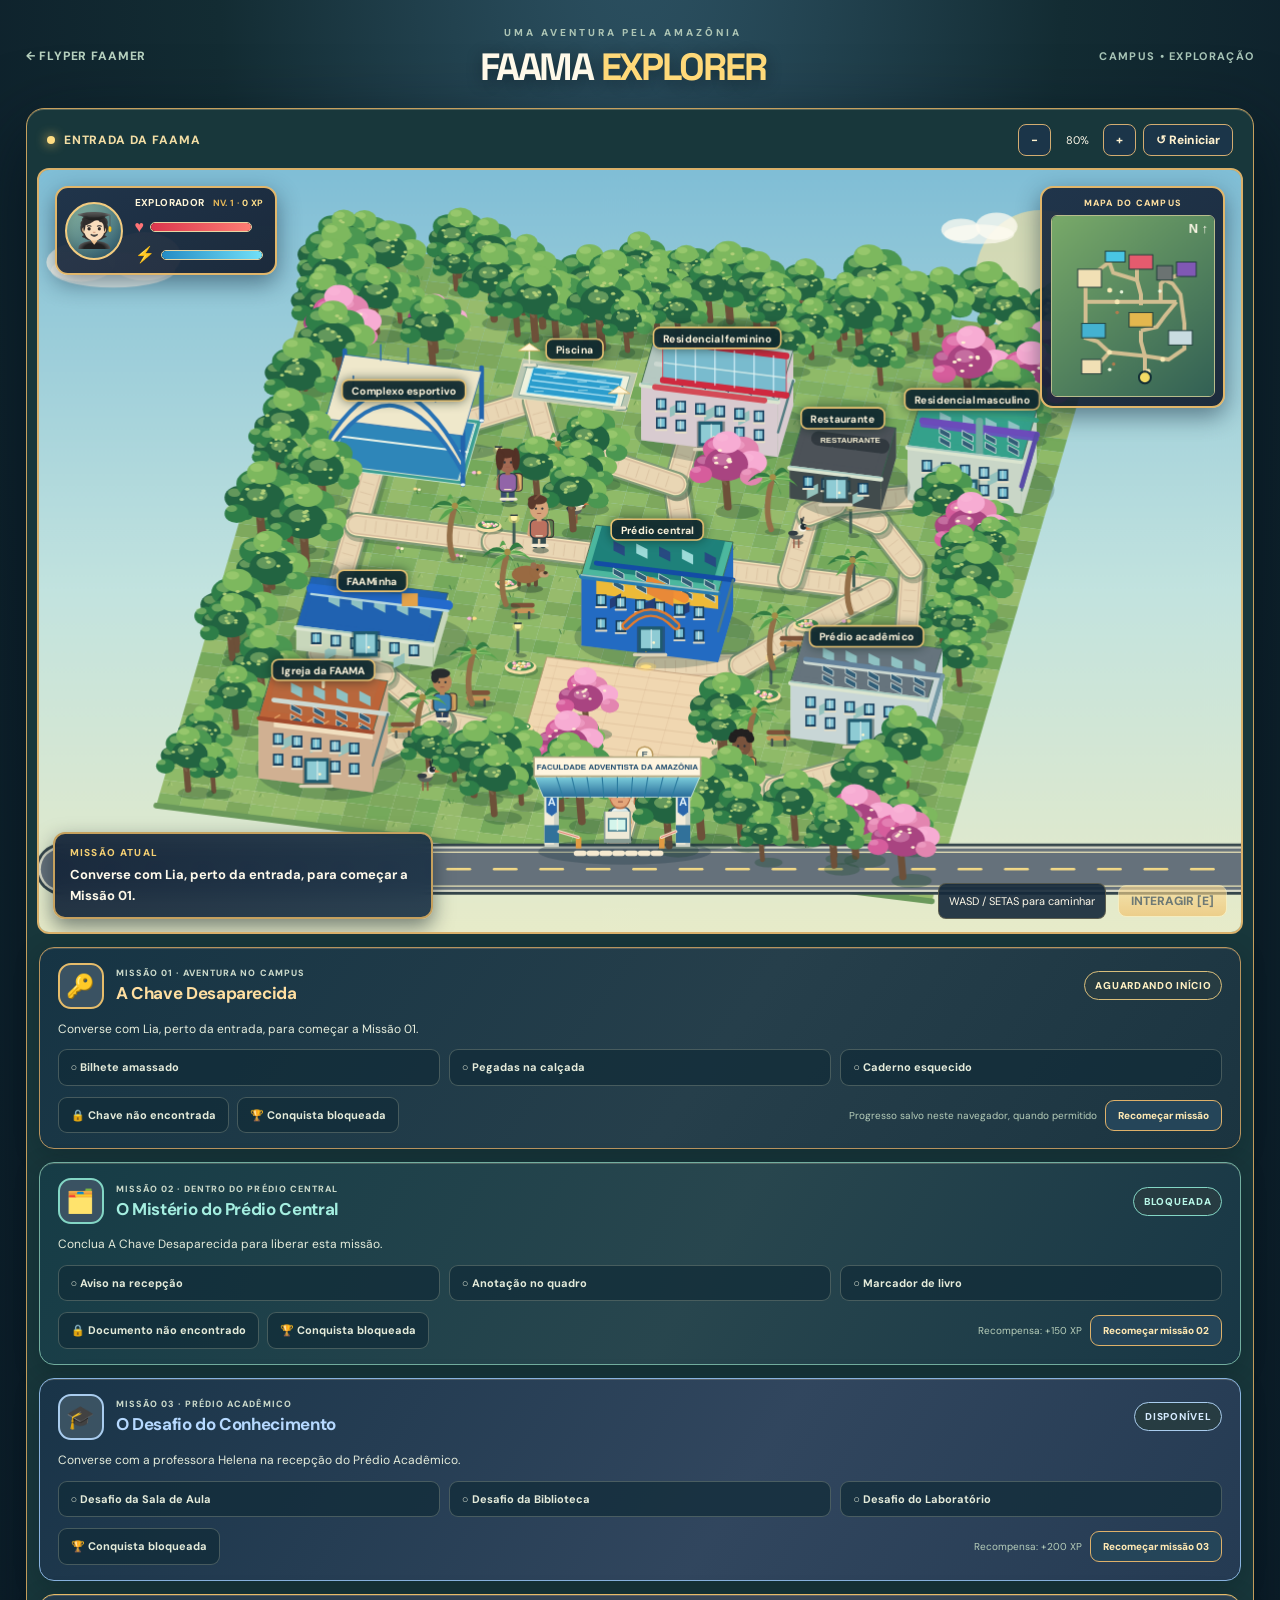
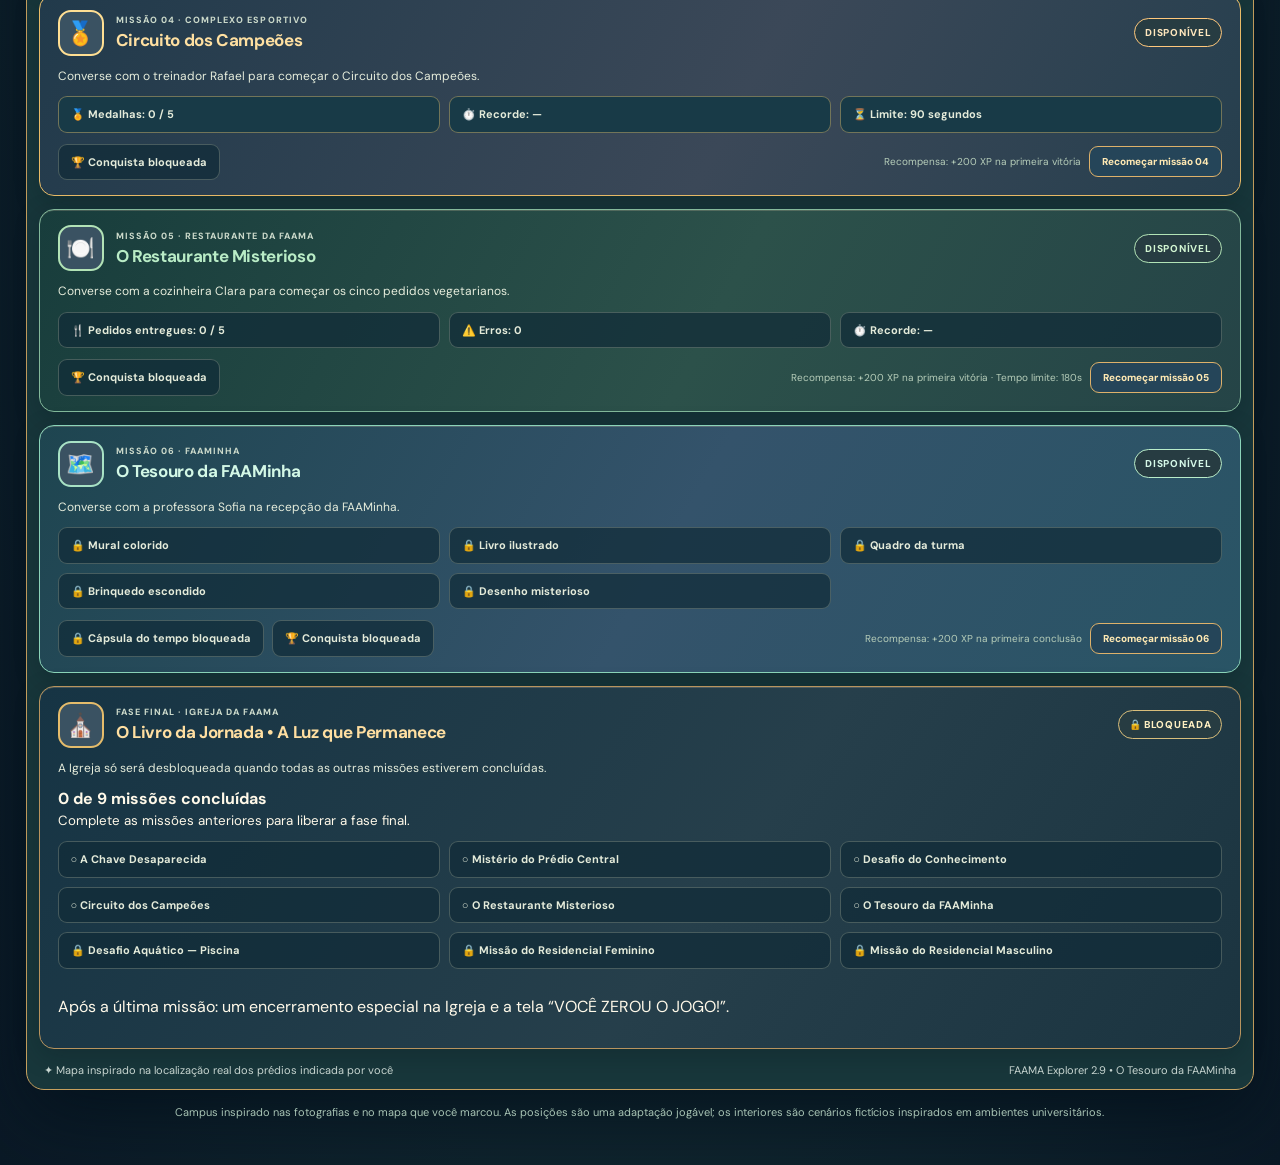
==== commit ccd84f14: "Exibir Igreja bloqueada com requisitos das nove missões anteriores e progresso de liberação" ====
--- a/jogos/faama-explorer/index.html
+++ b/jogos/faama-explorer/index.html
@@ -331,6 +331,40 @@
                       title="Reiniciar somente O Tesouro da FAAMinha">Recomeçar missão 06</button>
                 </div>
             </section>
+            <section class="quest-tracker quest-final-gate" aria-label="Desbloqueio da última fase: Igreja da FAAMA">
+                <div class="quest-tracker-heading">
+                    <div class="quest-title">
+                        <span class="quest-medallion" aria-hidden="true">⛪</span>
+                        <div>
+                            <small>FASE FINAL · IGREJA DA FAAMA</small>
+                            <strong>O Livro da Jornada • A Luz que Permanece</strong>
+                        </div>
+                    </div>
+                    <span class="quest-stage" id="finalGateStage">🔒 BLOQUEADA</span>
+                </div>
+                <p class="quest-description" id="finalGateDescription">
+                    A Igreja só será desbloqueada quando todas as outras missões estiverem concluídas.
+                </p>
+                <div class="final-gate-summary">
+                    <strong id="finalGateCount">0 de 9 missões concluídas</strong>
+                    <div class="final-gate-progress"><i id="finalGateBar"></i></div>
+                    <small id="finalGateMissing">Complete as missões anteriores para liberar a fase final.</small>
+                </div>
+                <div class="quest-clues final-gate-chapters" aria-label="Requisitos para desbloquear a Igreja">
+                    <span id="finalGateQuest01">○ A Chave Desaparecida</span>
+                    <span id="finalGateQuest02">○ Mistério do Prédio Central</span>
+                    <span id="finalGateAcademic">○ Desafio do Conhecimento</span>
+                    <span id="finalGateSports">○ Circuito dos Campeões</span>
+                    <span id="finalGateRestaurant">○ O Restaurante Misterioso</span>
+                    <span id="finalGateSchool">○ O Tesouro da FAAMinha</span>
+                    <span id="finalGatePool">🔒 Desafio Aquático — Piscina</span>
+                    <span id="finalGateFemale">🔒 Missão do Residencial Feminino</span>
+                    <span id="finalGateMale">🔒 Missão do Residencial Masculino</span>
+                </div>
+                <p class="final-gate-note">
+                    Após a última missão: um encerramento especial na Igreja e a tela “VOCÊ ZEROU O JOGO!”.
+                </p>
+            </section>
             <div class="bottom"><span>✦ Mapa inspirado na localização real dos prédios indicada por
                     você</span><span>FAAMA Explorer 2.9 • O Tesouro da FAAMinha</span></div>
         </section>
@@ -349,6 +383,7 @@
     <script src="sports.js"></script>
     <script src="restaurant.js"></script>
     <script src="school.js"></script>
+    <script src="final-gate.js"></script>
     <script src="game.js"></script>
 </body>
 
--- a/jogos/faama-explorer/style.css
+++ b/jogos/faama-explorer/style.css
@@ -861,3 +861,69 @@
   .restaurant-ingredients button span{font-size:16px}
   .restaurant-cooking-bottom button{padding:7px 9px;font-size:10px}
 }
+
+/* FAAMA Explorer 2.9 — Sala de enigmas e diário da FAAMinha */
+.quest-school{
+  margin-top:13px;
+  border-color:#8bd4b9;
+  background:linear-gradient(120deg,#1e4550,#34536b 52%,#295465);
+}
+.quest-school .quest-medallion{border-color:#a8e2c5}
+.quest-school .quest-title strong{color:#d3f8e6}
+.quest-school .quest-stage{border-color:#b9edca;color:#d5f8e8}
+.school-hud{
+  position:absolute;z-index:8;right:15px;top:86px;width:min(310px,36%);
+  border:2px solid #b4e1c9;border-radius:12px;padding:11px 12px;
+  background:linear-gradient(130deg,#265365ee,#356b68ee);
+  color:#f8f4df;box-shadow:0 8px 28px #0e283c88;pointer-events:none;
+}
+.school-hud-header{display:flex;align-items:center;justify-content:space-between;gap:8px}
+.school-hud-header span{font-size:9px;font-weight:900;letter-spacing:.05em;color:#d4f6de}
+.school-hud-header strong{font-size:18px;font-weight:900;color:#fff0ac;font-variant-numeric:tabular-nums}
+.school-hud p{font-size:11px;line-height:1.4;margin:7px 0;color:#f7f3da}
+.school-progress{height:7px;border-radius:8px;background:#17394c;overflow:hidden}
+.school-progress i{display:block;width:0;height:100%;border-radius:8px;
+  background:linear-gradient(90deg,#8fe6bc,#f9e7a7);transition:width .15s ease}
+.school-puzzle{
+  position:absolute;z-index:31;left:50%;top:50%;transform:translate(-50%,-50%);
+  width:min(515px,calc(100% - 26px));max-height:calc(100% - 20px);overflow-y:auto;
+  border:2px solid #addfc7;border-radius:15px;padding:17px;
+  background:linear-gradient(140deg,#193f57,#2b5968);color:#fff3d5;
+  box-shadow:0 18px 75px #081d2be9;
+}
+.school-puzzle-heading{display:flex;justify-content:space-between;align-items:flex-start;gap:10px}
+.school-puzzle-heading div{display:flex;flex-direction:column;gap:5px}
+.school-puzzle-heading small{font-size:10px;font-weight:800;letter-spacing:.045em;color:#aeeac8}
+.school-puzzle-heading strong{font-size:19px;font-weight:900;line-height:1.2}
+.school-puzzle-heading button{
+  width:32px;height:32px;border-radius:7px;background:#316379;color:#fff5da;
+  border:1px solid #a4c7c7;cursor:pointer;font-size:21px
+}
+.school-puzzle p{font-size:12px;line-height:1.5;margin:11px 0 0}
+.school-puzzle .school-puzzle-clue{color:#d4f0c9}
+.school-puzzle .school-puzzle-question{font-size:14px;font-weight:800;color:#fff0b9}
+.school-puzzle-choices{display:grid;gap:8px;margin-top:15px}
+.school-puzzle-choices button{
+  display:block;text-align:left;width:100%;min-height:42px;
+  padding:10px 13px;border:1px solid #b1d6c8;border-radius:9px;
+  background:#345d6d;color:#f8f4dc;font-size:12px;font-weight:700;
+  line-height:1.4;cursor:pointer
+}
+.school-puzzle-choices button:hover,.school-puzzle-choices button:focus-visible{
+  background:#477a7f;outline:2px solid #ffe8aa;outline-offset:1px
+}
+.school-puzzle .school-puzzle-feedback{color:#ffda96;min-height:21px;font-weight:700}
+.school-puzzle .school-puzzle-help{font-size:10px;color:#b8d2d1;margin-top:8px}
+@media(max-width:800px){
+  .school-hud{top:53px;right:5px;width:44%;padding:6px 8px;border-width:1px;border-radius:8px}
+  .school-hud-header span{font-size:7px}
+  .school-hud-header strong{font-size:13px}
+  .school-hud p{font-size:9px;margin:4px 0}
+  .school-progress{height:4px}
+  .school-puzzle{padding:11px;border-radius:10px}
+  .school-puzzle-heading strong{font-size:15px}
+  .school-puzzle p{font-size:11px;margin-top:7px}
+  .school-puzzle .school-puzzle-question{font-size:12px}
+  .school-puzzle-choices{gap:6px;margin-top:10px}
+  .school-puzzle-choices button{font-size:11px;min-height:34px;padding:8px 10px}
+}
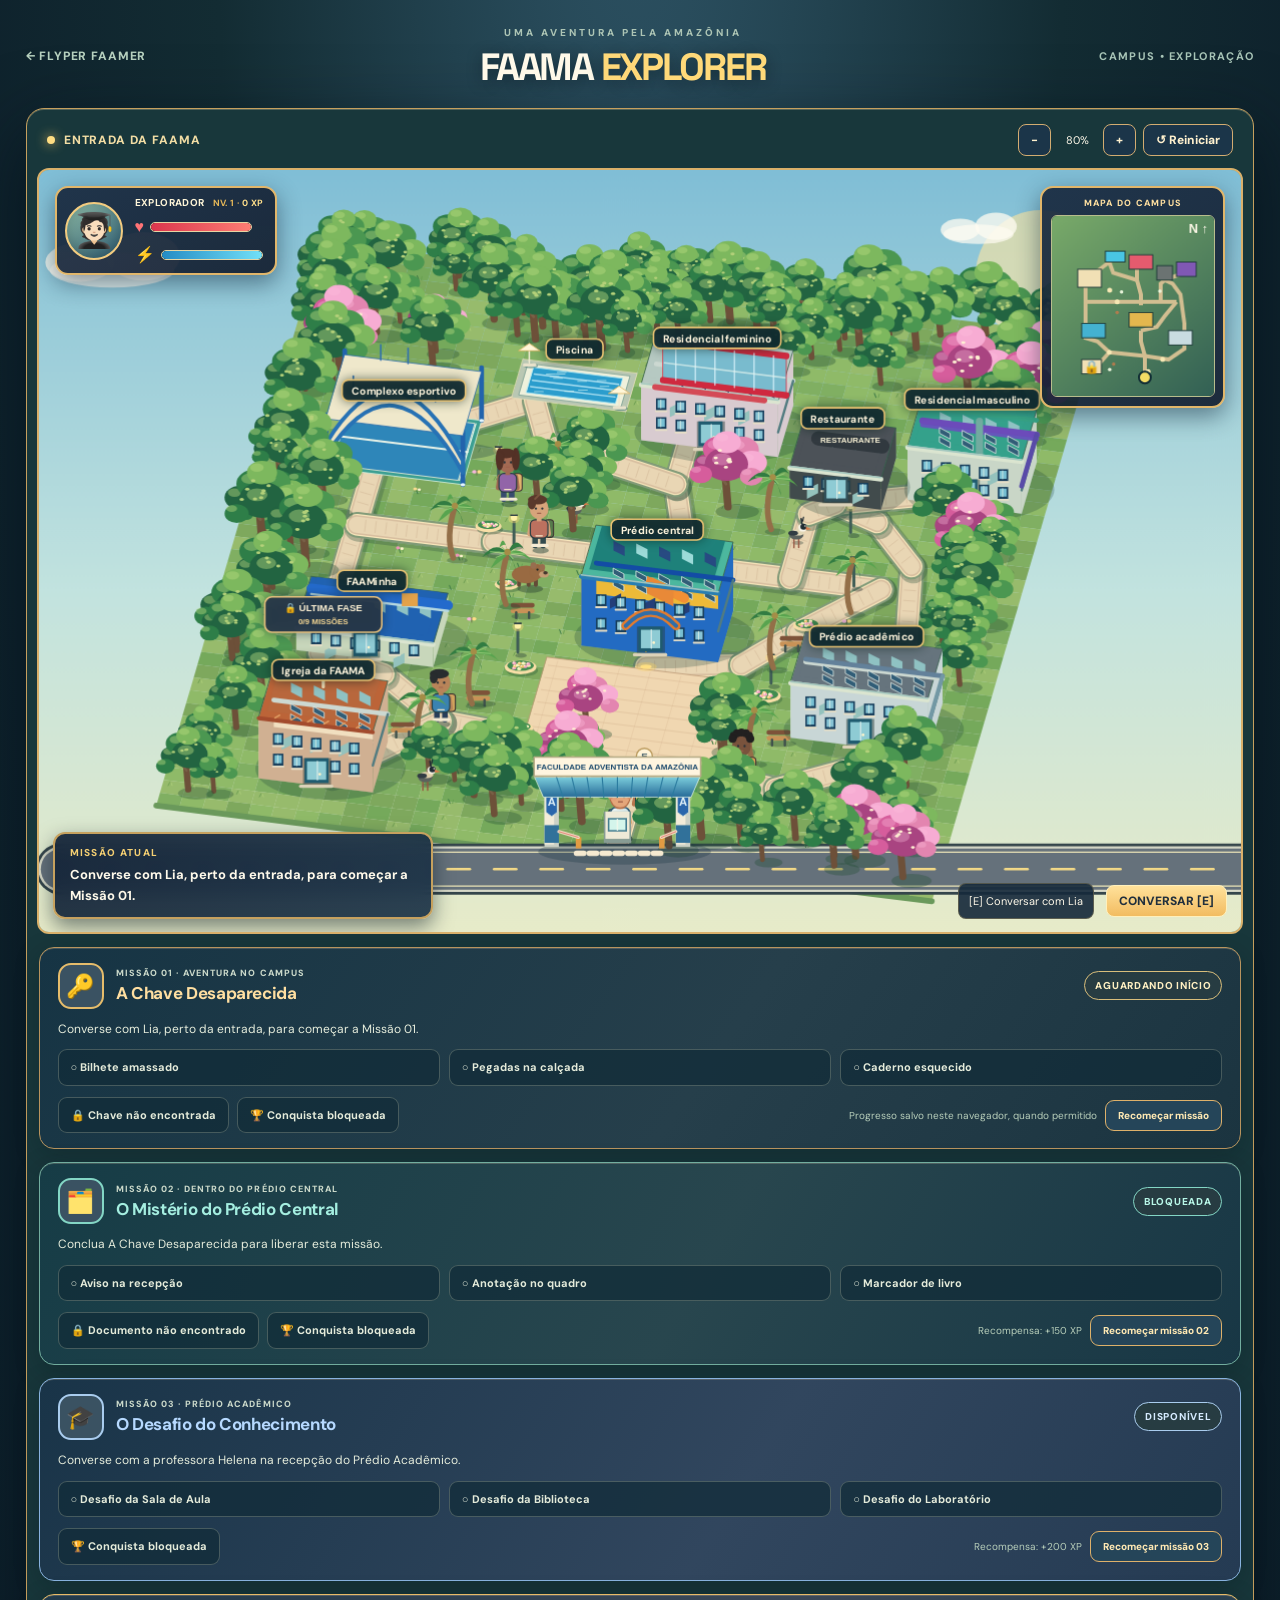
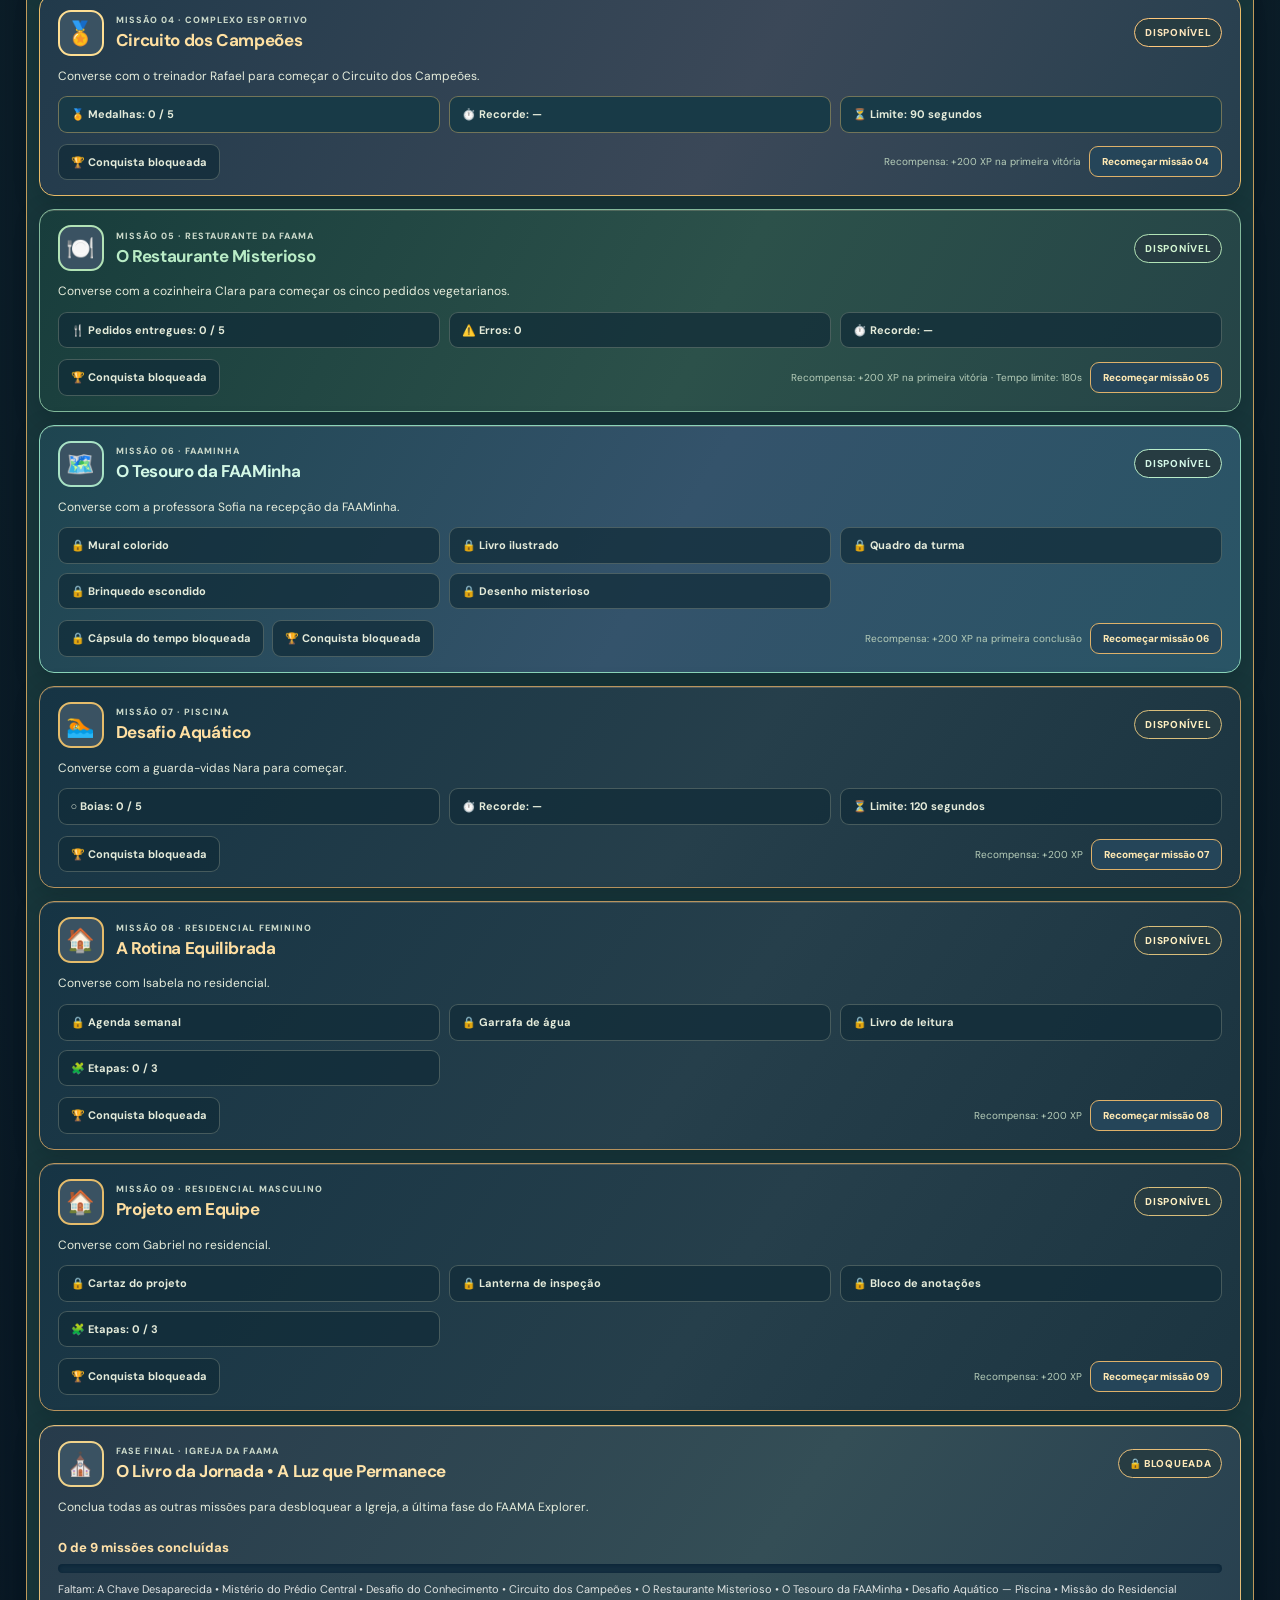
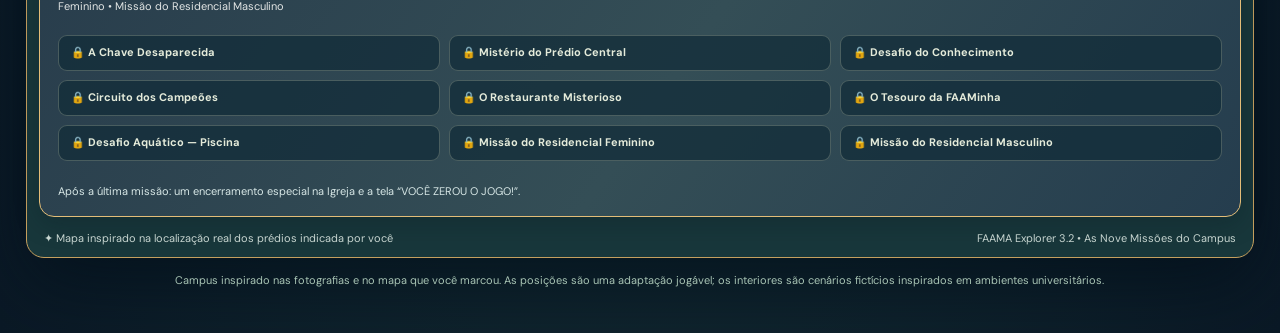
==== commit 0a699210: "FAAMA 3.2: adicionar interface das missões 07–09, placares e modal dos residenciais" ====
--- a/jogos/faama-explorer/index.html
+++ b/jogos/faama-explorer/index.html
@@ -66,6 +66,18 @@
                     <p id="schoolHUDHint">Converse com Sofia para começar.</p>
                     <div class="school-progress"><i id="schoolProgressBar"></i></div>
                 </aside>
+                <aside id="poolHUD" class="pool-hud hidden" aria-label="Placar do Desafio Aquático">
+                    <div class="pool-hud-head"><span>🏊 DESAFIO AQUÁTICO</span><strong id="poolTimer">120,0s</strong></div>
+                    <p id="poolStatus">Converse com Nara para começar.</p>
+                    <div class="pool-hud-count"><strong id="poolBuoyCount">0 / 5 boias</strong><small id="poolState">Aguardando</small></div>
+                    <div class="pool-progress"><i id="poolBuoyBar"></i></div>
+                </aside>
+                <aside id="residenceHUD" class="residence-hud hidden" aria-label="Missão do residencial">
+                    <div class="residence-hud-head"><strong id="residenceHUDTitle">🏠 RESIDENCIAL</strong>
+                        <span id="residenceHUDCount">0/3</span></div>
+                    <p id="residenceHUDHint">Converse com o monitor para começar.</p>
+                    <div class="residence-progress"><i id="residenceHUDBar"></i></div>
+                </aside>
                 <div class="hud">
                     <div class="objective"><small>MISSÃO ATUAL</small><strong id="objective">Explore o campus e encontre
                             o Prédio Central</strong></div>
@@ -169,6 +181,22 @@
                     <p id="schoolPuzzleFeedback" class="school-puzzle-feedback" aria-live="polite">Escolha uma resposta.</p>
                     <p class="school-puzzle-help">Teclas 1, 2 e 3 para responder • Esc para voltar à escola</p>
                 </section>
+                <section id="residencePuzzle" class="residence-puzzle hidden" role="dialog" aria-modal="true"
+                    aria-labelledby="residencePuzzleTitle" aria-describedby="residencePuzzleQuestion">
+                    <div class="residence-puzzle-heading">
+                        <div><small>🏠 ORGANIZAÇÃO DO RESIDENCIAL • <span id="residencePuzzleStep">1/3</span></small>
+                            <strong id="residencePuzzleTitle">Escolha a melhor estratégia</strong></div>
+                        <button id="residencePuzzleClose" type="button" aria-label="Fechar desafio">×</button>
+                    </div>
+                    <p id="residencePuzzleQuestion">Como organizar a próxima etapa?</p>
+                    <div class="residence-puzzle-choices" role="group" aria-label="Respostas da missão">
+                        <button type="button" data-residence-answer="0">1. Alternativa</button>
+                        <button type="button" data-residence-answer="1">2. Alternativa</button>
+                        <button type="button" data-residence-answer="2">3. Alternativa</button>
+                    </div>
+                    <p id="residencePuzzleFeedback" class="residence-feedback" aria-live="polite">Selecione uma alternativa.</p>
+                    <small class="residence-help">Teclas 1, 2 ou 3 para responder • Esc para fechar</small>
+                </section>
                 <div id="toast" class="toast hidden"></div>
                 <div id="fatal" class="fatal hidden"></div>
             </div>
@@ -329,6 +357,68 @@
                     <small>Recompensa: +200 XP na primeira conclusão</small>
                     <button id="schoolQuestRestart" class="quest-restart" type="button"
                       title="Reiniciar somente O Tesouro da FAAMinha">Recomeçar missão 06</button>
+                </div>
+            </section>
+            <section class="quest-tracker quest-pool" aria-label="Diário da Missão 07">
+                <div class="quest-tracker-heading">
+                    <div class="quest-title">
+                        <span class="quest-medallion" aria-hidden="true">🏊</span>
+                        <div><small>MISSÃO 07 · PISCINA</small><strong>Desafio Aquático</strong></div>
+                    </div>
+                    <span class="quest-stage" id="poolQuestStage">DISPONÍVEL</span>
+                </div>
+                <p id="poolQuestDescription" class="quest-description">Converse com a guarda-vidas Nara para começar.</p>
+                <div class="quest-clues">
+                    <span id="poolQuestBuoys">○ Boias: 0 / 5</span>
+                    <span id="poolBestTime">⏱️ Recorde: —</span>
+                    <span id="poolQuestTime">⏳ Limite: 120 segundos</span>
+                </div>
+                <div class="quest-inventory">
+                    <span id="poolQuestAchievement">🏆 Conquista bloqueada</span>
+                    <small>Recompensa: +200 XP</small>
+                    <button id="poolQuestRestart" class="quest-restart" type="button">Recomeçar missão 07</button>
+                </div>
+            </section>
+            <section class="quest-tracker quest-female" aria-label="Diário da Missão 08">
+                <div class="quest-tracker-heading">
+                    <div class="quest-title">
+                        <span class="quest-medallion" aria-hidden="true">🏠</span>
+                        <div><small>MISSÃO 08 · RESIDENCIAL FEMININO</small><strong>A Rotina Equilibrada</strong></div>
+                    </div>
+                    <span class="quest-stage" id="femaleQuestStage">DISPONÍVEL</span>
+                </div>
+                <p id="femaleQuestDescription" class="quest-description">Converse com Isabela no residencial.</p>
+                <div class="quest-clues">
+                    <span id="femaleQuestAgenda">🔒 Agenda semanal</span>
+                    <span id="femaleQuestGarrafa">🔒 Garrafa de água</span>
+                    <span id="femaleQuestLivro">🔒 Livro de leitura</span>
+                    <span id="femaleQuestSteps">🧩 Etapas: 0 / 3</span>
+                </div>
+                <div class="quest-inventory">
+                    <span id="femaleQuestAchievement">🏆 Conquista bloqueada</span>
+                    <small>Recompensa: +200 XP</small>
+                    <button id="femaleQuestRestart" class="quest-restart" type="button">Recomeçar missão 08</button>
+                </div>
+            </section>
+            <section class="quest-tracker quest-male" aria-label="Diário da Missão 09">
+                <div class="quest-tracker-heading">
+                    <div class="quest-title">
+                        <span class="quest-medallion" aria-hidden="true">🏠</span>
+                        <div><small>MISSÃO 09 · RESIDENCIAL MASCULINO</small><strong>Projeto em Equipe</strong></div>
+                    </div>
+                    <span class="quest-stage" id="maleQuestStage">DISPONÍVEL</span>
+                </div>
+                <p id="maleQuestDescription" class="quest-description">Converse com Gabriel no residencial.</p>
+                <div class="quest-clues">
+                    <span id="maleQuestCartaz">🔒 Cartaz do projeto</span>
+                    <span id="maleQuestLanterna">🔒 Lanterna de inspeção</span>
+                    <span id="maleQuestBloco">🔒 Bloco de anotações</span>
+                    <span id="maleQuestSteps">🧩 Etapas: 0 / 3</span>
+                </div>
+                <div class="quest-inventory">
+                    <span id="maleQuestAchievement">🏆 Conquista bloqueada</span>
+                    <small>Recompensa: +200 XP</small>
+                    <button id="maleQuestRestart" class="quest-restart" type="button">Recomeçar missão 09</button>
                 </div>
             </section>
             <section class="quest-tracker quest-final-gate" aria-label="Desbloqueio da última fase: Igreja da FAAMA">
@@ -366,7 +456,7 @@
                 </p>
             </section>
             <div class="bottom"><span>✦ Mapa inspirado na localização real dos prédios indicada por
-                    você</span><span>FAAMA Explorer 2.9 • O Tesouro da FAAMinha</span></div>
+                    você</span><span>FAAMA Explorer 3.2 • As Nove Missões do Campus</span></div>
         </section>
         <section class="mobile"><button data-key="ArrowUp">▲</button>
             <div><button data-key="ArrowLeft">◀</button><button data-key="ArrowDown">▼</button><button
@@ -383,6 +473,8 @@
     <script src="sports.js"></script>
     <script src="restaurant.js"></script>
     <script src="school.js"></script>
+    <script src="pool.js"></script>
+    <script src="residences.js"></script>
     <script src="final-gate.js"></script>
     <script src="game.js"></script>
 </body>
--- a/jogos/faama-explorer/style.css
+++ b/jogos/faama-explorer/style.css
@@ -927,3 +927,47 @@
   .school-puzzle-choices{gap:6px;margin-top:10px}
   .school-puzzle-choices button{font-size:11px;min-height:34px;padding:8px 10px}
 }
+
+/* FAAMA Explorer — requisitos de desbloqueio da última fase */
+.quest-final-gate{
+  margin-top:14px;
+  border-color:#e3bd78;
+  background:linear-gradient(125deg,#273b4b,#344e56 55%,#253d4e);
+}
+.quest-final-gate .quest-medallion{border-color:#f0d38b}
+.quest-final-gate .quest-title strong{color:#ffe4aa}
+.quest-final-gate .quest-stage{
+  color:#ffe9b8;
+  border-color:#e5bd79;
+}
+.final-gate-summary{
+  margin:12px 0 10px;
+  display:flex;
+  flex-direction:column;
+  gap:8px;
+  color:#f5ecd6;
+}
+.final-gate-summary strong{font-size:13px;font-weight:800;color:#ffe1a8}
+.final-gate-summary small{font-size:11px;line-height:1.5;color:#e2e5e4}
+.final-gate-progress{
+  width:100%;height:9px;border-radius:20px;background:#142f41;
+  box-shadow:inset 0 1px 4px #061e31b8;overflow:hidden
+}
+.final-gate-progress i{
+  display:block;height:100%;width:0;border-radius:20px;
+  background:linear-gradient(90deg,#93d5aa,#f3cf7f);
+  transition:width .2s ease
+}
+.final-gate-chapters span{min-height:24px;line-height:1.45}
+.final-gate-chapters .complete{color:#bdebc8}
+.final-gate-note{
+  margin:11px 0 0;
+  color:#d7e7e6;
+  font-size:11px;
+  line-height:1.6;
+}
+@media(max-width:800px){
+  .final-gate-summary strong{font-size:11px}
+  .final-gate-summary small,.final-gate-note{font-size:10px}
+  .final-gate-progress{height:7px}
+}
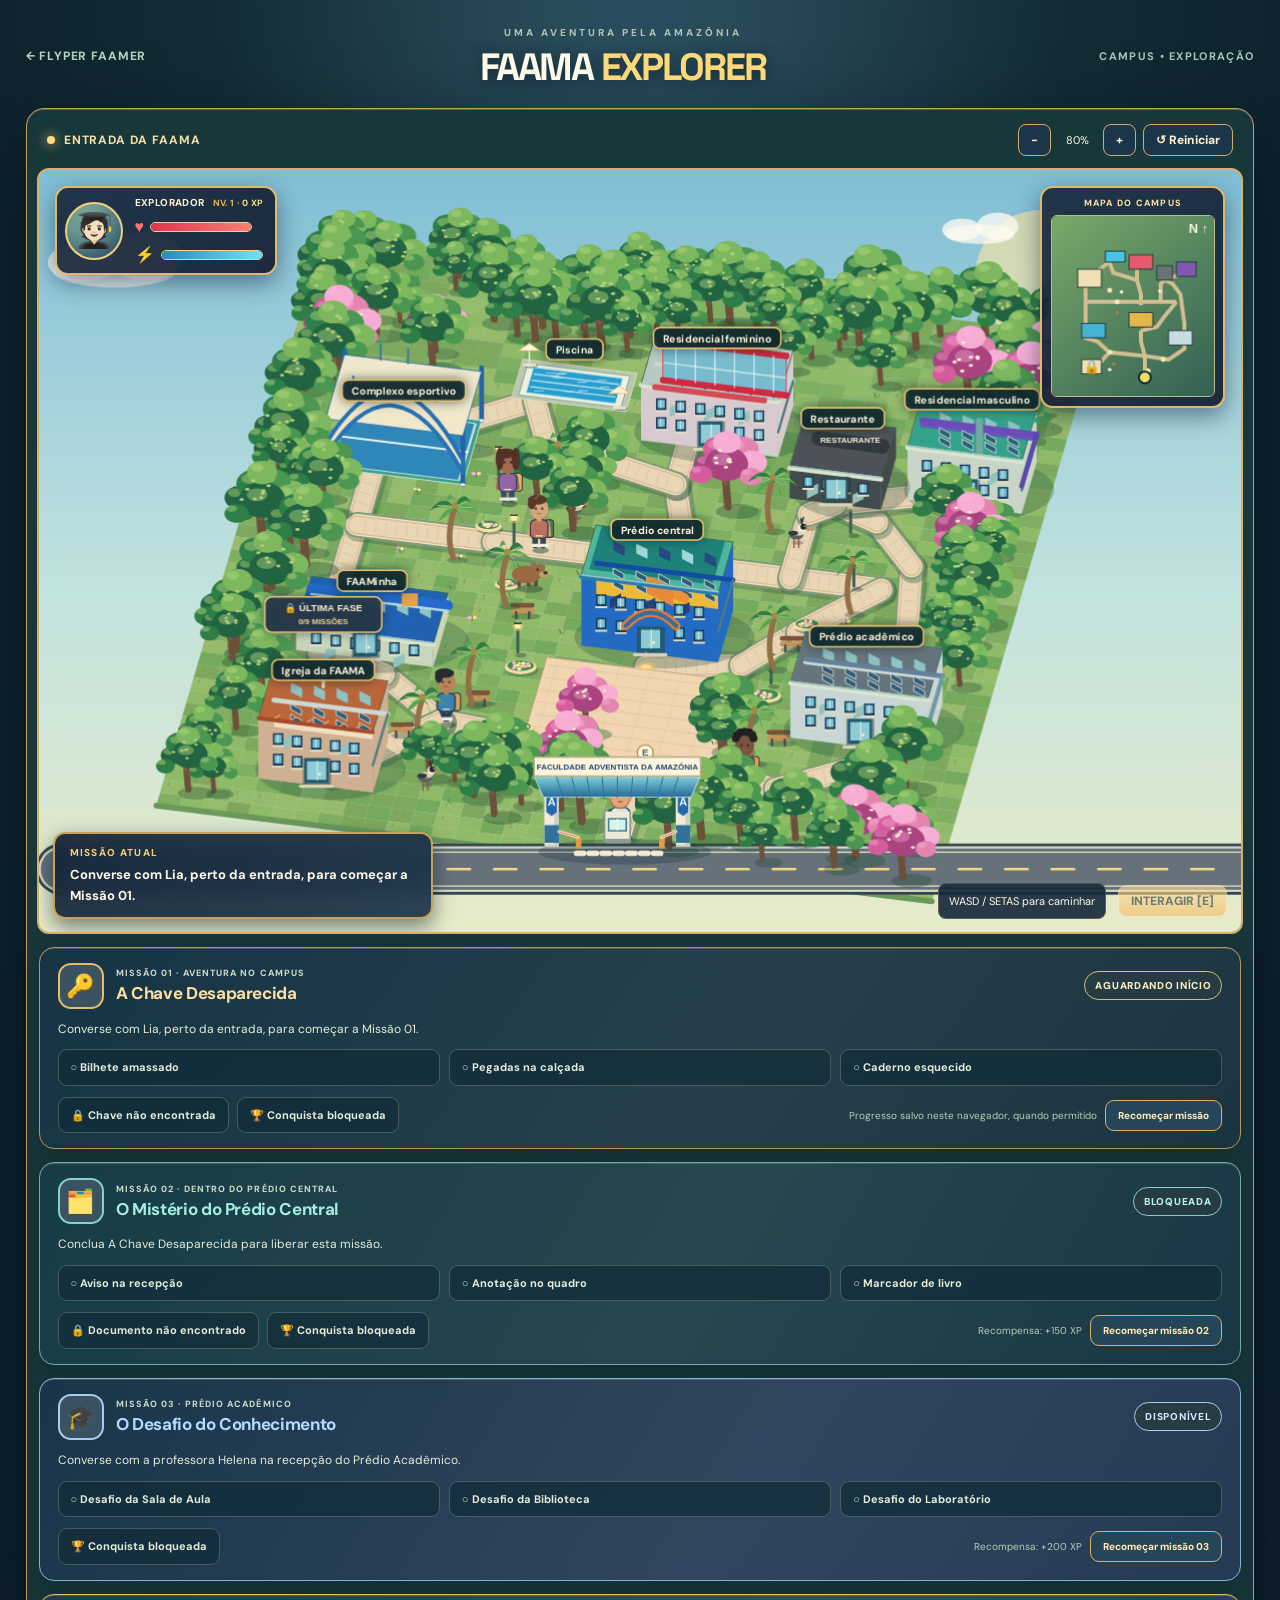
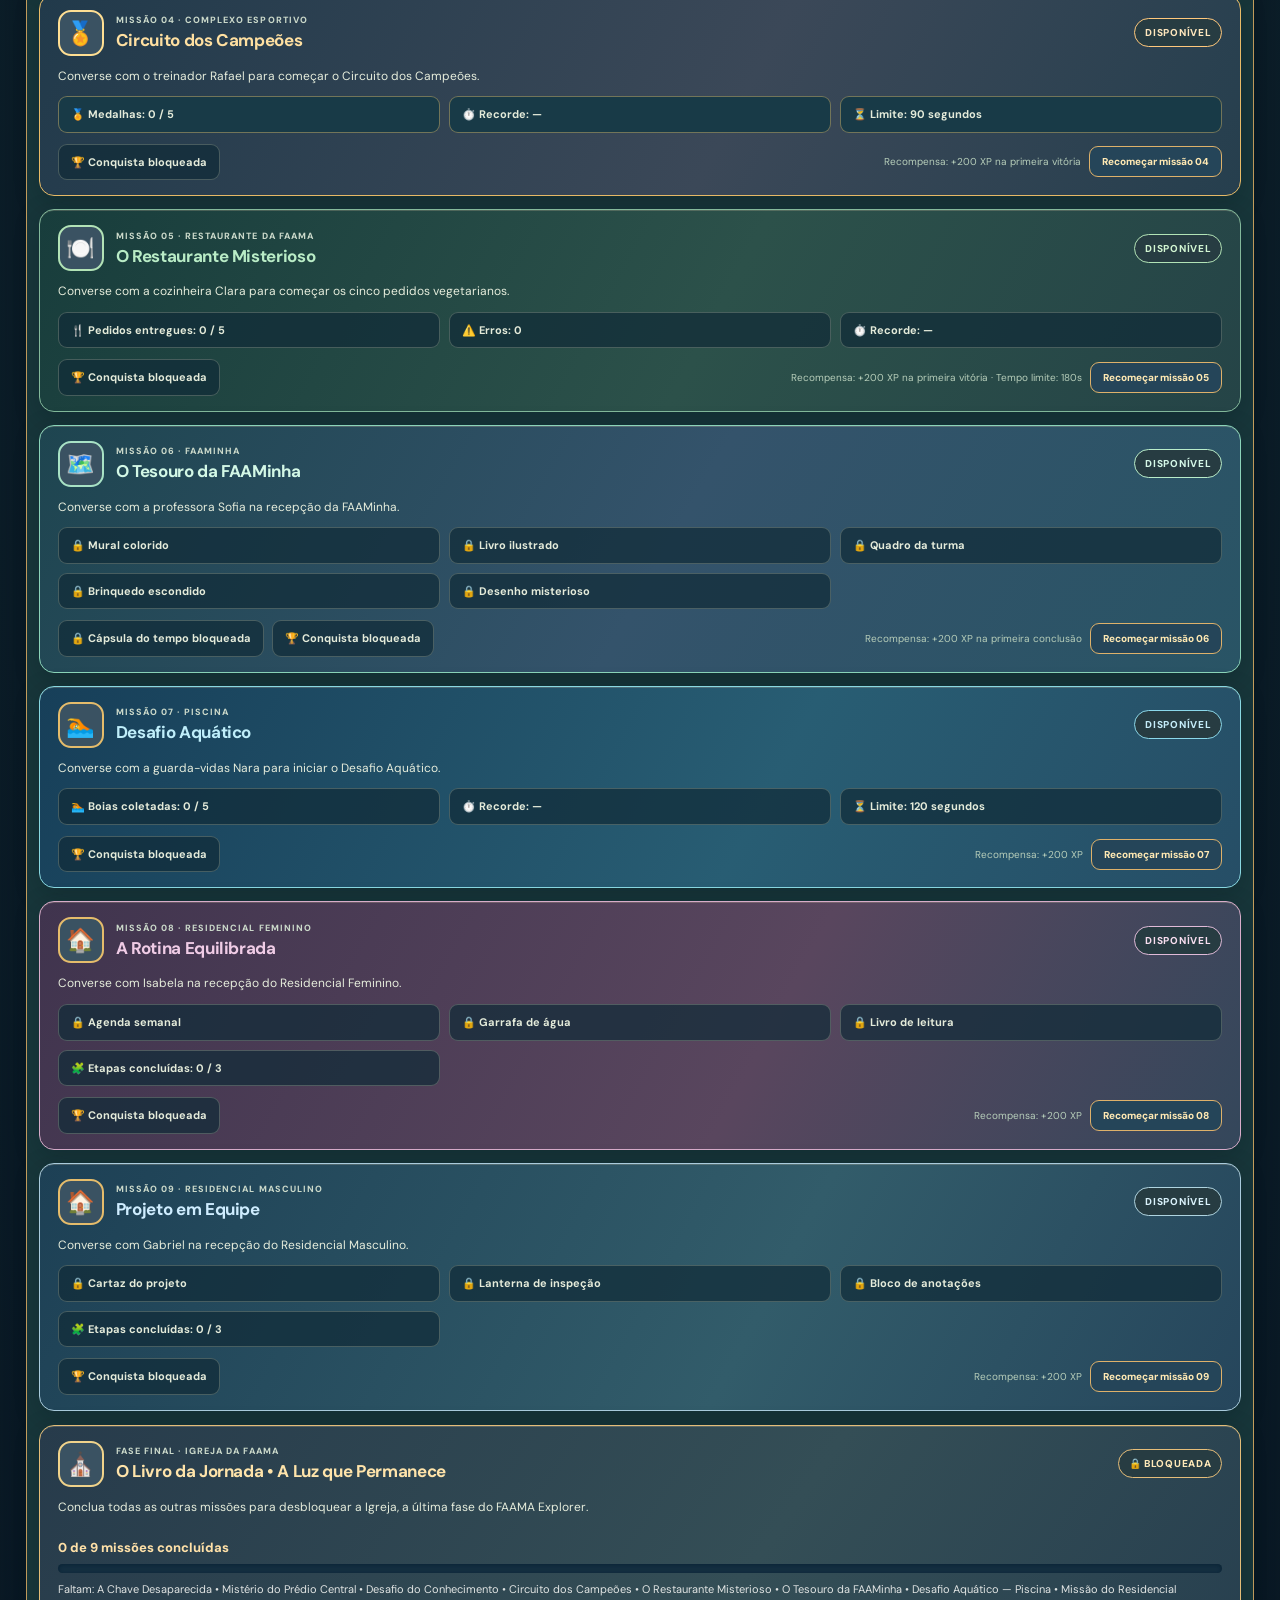
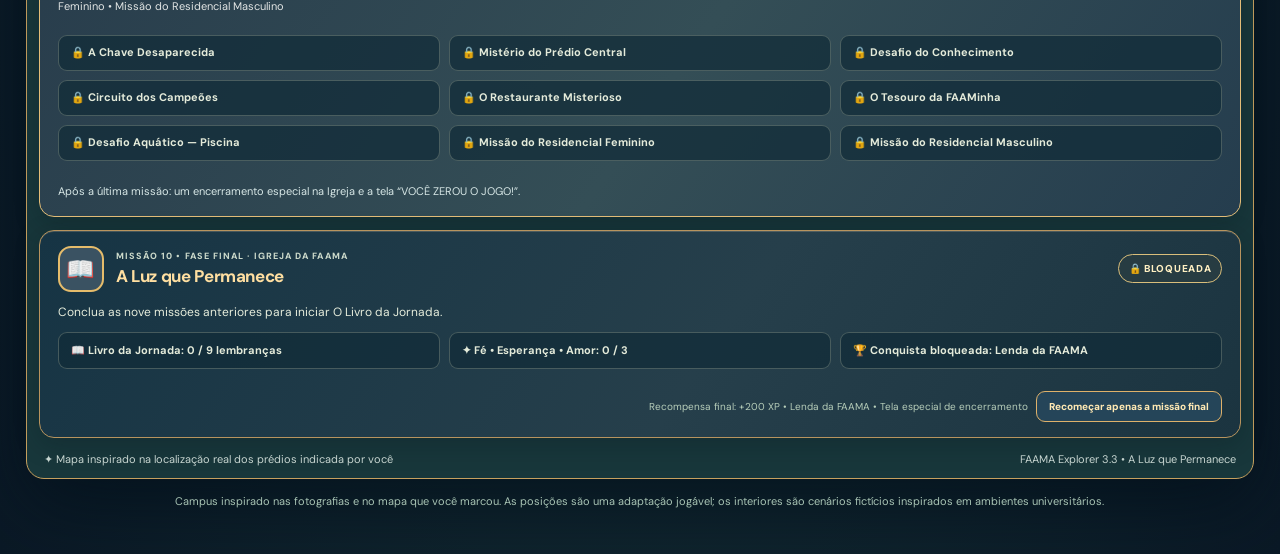
==== commit 308d971e: "FAAMA 3.3: adicionar desafio do Livro, animação final, tela VOCÊ ZEROU O JOGO e diário da Igreja" ====
--- a/jogos/faama-explorer/index.html
+++ b/jogos/faama-explorer/index.html
@@ -197,6 +197,75 @@
                     <p id="residencePuzzleFeedback" class="residence-feedback" aria-live="polite">Selecione uma alternativa.</p>
                     <small class="residence-help">Teclas 1, 2 ou 3 para responder • Esc para fechar</small>
                 </section>
+                <aside id="churchHUD" class="church-hud hidden" aria-label="Progresso da missão final">
+                    <div class="church-hud-head"><span>⛪ A LUZ QUE PERMANECE</span><strong id="churchHUDCount">0/12</strong></div>
+                    <p id="churchHUDObjective">Converse com Samuel para iniciar o capítulo final.</p>
+                    <div class="church-hud-progress"><i id="churchHUDBar"></i></div>
+                </aside>
+                <section id="churchChallenge" class="church-challenge hidden" role="dialog" aria-modal="true"
+                  aria-labelledby="churchChallengeTitle" aria-describedby="churchChallengeQuestion">
+                    <div class="church-challenge-head">
+                        <div><small id="churchChallengeStep">LIVRO DA JORNADA • 1/9</small>
+                            <strong id="churchChallengeTitle">Uma lembrança da aventura</strong></div>
+                        <button id="churchChallengeClose" type="button" aria-label="Fechar desafio">×</button>
+                    </div>
+                    <p id="churchChallengeLead" class="church-challenge-lead">Cada missão ensinou algo importante.</p>
+                    <p id="churchChallengeQuestion" class="church-challenge-question">Qual valor representa esta missão?</p>
+                    <div class="church-challenge-choices" role="group" aria-label="Respostas do último desafio">
+                        <button type="button" data-church-answer="0">1. Alternativa A</button>
+                        <button type="button" data-church-answer="1">2. Alternativa B</button>
+                        <button type="button" data-church-answer="2">3. Alternativa C</button>
+                    </div>
+                    <p id="churchChallengeFeedback" class="church-challenge-feedback" aria-live="polite">Escolha uma alternativa.</p>
+                    <small class="church-challenge-help">Teclas 1, 2 e 3 para responder • Esc para fechar</small>
+                </section>
+                <section id="churchCinematic" class="church-cinematic hidden" role="status" aria-live="polite">
+                    <div class="church-cinematic-light" aria-hidden="true"></div>
+                    <div class="church-cinematic-content">
+                        <span>✧ ✦ ✧</span>
+                        <small>FAAMA EXPLORER • GRANDE FINAL</small>
+                        <h2>A LUZ QUE PERMANECE</h2>
+                        <p>O caminho trouxe aprendizado. A fé, a esperança e o amor permanecem.</p>
+                        <div class="church-cinematic-track"><i id="churchCinematicBar"></i></div>
+                    </div>
+                </section>
+                <section id="endingScreen" class="ending-screen hidden" role="dialog" aria-modal="true"
+                  aria-labelledby="endingTitle">
+                    <div class="ending-confetti" aria-hidden="true">
+                        <i>✦</i><i>★</i><i>✧</i><i>✦</i><i>★</i><i>✧</i><i>✦</i><i>★</i>
+                    </div>
+                    <div class="ending-content">
+                        <span class="ending-crown" aria-hidden="true">👑</span>
+                        <small>FAAMA EXPLORER • AVENTURA CONCLUÍDA</small>
+                        <h2 id="endingTitle">VOCÊ ZEROU O JOGO!</h2>
+                        <p class="ending-intro">Você percorreu todo o campus, superou desafios e construiu uma história de fé, esperança, amor e cooperação.</p>
+                        <div class="ending-stats">
+                            <div><strong id="endingMissions">10/10</strong><span>Missões concluídas</span></div>
+                            <div><strong id="endingXP">1.850 XP</strong><span>Experiência total</span></div>
+                            <div><strong id="endingProgress">100%</strong><span>História concluída</span></div>
+                            <div><strong id="endingPlaytime">—</strong><span>Tempo registrado</span></div>
+                        </div>
+                        <div class="ending-achievement">🏆 Conquista exclusiva: <strong>LENDA DA FAAMA</strong></div>
+                        <p class="ending-quote">“A jornada termina, mas a luz que você leva consigo permanece.”</p>
+                        <div class="ending-retro">
+                            <h3>Retrospectiva da sua jornada</h3>
+                            <p>🔑 Chave • 🗂️ Mistério • 🎓 Conhecimento • 🏅 Esporte • 🍽️ Serviço • 🗺️ Descoberta • 🏊 Superação • 📒 Equilíbrio • 🤝 Cooperação • ⛪ Fé</p>
+                            <p class="ending-records" id="endingRecords">Seus recordes das aventuras também ficam salvos.</p>
+                        </div>
+                        <div id="endingCredits" class="ending-credits hidden">
+                            <h3>Créditos da aventura</h3>
+                            <p><strong>Personagens:</strong> Lia, Marina, Helena, Rafael, Clara, Sofia, Nara, Isabela, Gabriel e Samuel.</p>
+                            <p><strong>Mensagem:</strong> 1 Coríntios 13:13 — fé, esperança e amor.</p>
+                            <p><strong>Cenários:</strong> representações lúdicas inspiradas no campus da FAAMA.</p>
+                            <p>Obrigado por explorar cada parte desta história!</p>
+                        </div>
+                        <div class="ending-actions">
+                            <button id="endingExplore" type="button" class="ending-primary">Continuar explorando o campus</button>
+                            <button id="endingToggleCredits" type="button">Ver créditos</button>
+                            <button id="endingRestartJourney" type="button" class="ending-danger">Recomeçar toda a jornada</button>
+                        </div>
+                    </div>
+                </section>
                 <div id="toast" class="toast hidden"></div>
                 <div id="fatal" class="fatal hidden"></div>
             </div>
@@ -455,8 +524,32 @@
                     Após a última missão: um encerramento especial na Igreja e a tela “VOCÊ ZEROU O JOGO!”.
                 </p>
             </section>
+            <section class="quest-tracker quest-church" aria-label="Diário da Missão 10: fase final">
+                <div class="quest-tracker-heading">
+                    <div class="quest-title">
+                        <span class="quest-medallion" aria-hidden="true">📖</span>
+                        <div><small>MISSÃO 10 • FASE FINAL · IGREJA DA FAAMA</small>
+                            <strong>A Luz que Permanece</strong></div>
+                    </div>
+                    <span class="quest-stage" id="churchQuestStage">🔒 BLOQUEADA</span>
+                </div>
+                <p id="churchQuestDescription" class="quest-description">
+                    Conclua as nove missões anteriores para iniciar O Livro da Jornada.
+                </p>
+                <div class="quest-clues">
+                    <span id="churchQuestBook">📖 Livro da Jornada: 0 / 9 lembranças</span>
+                    <span id="churchQuestVirtues">✦ Fé • Esperança • Amor: 0 / 3</span>
+                    <span id="churchQuestAchievement">🏆 Conquista bloqueada: Lenda da FAAMA</span>
+                </div>
+                <div class="church-quest-progress"><i id="churchQuestBar"></i></div>
+                <div class="quest-inventory">
+                    <small>Recompensa final: +200 XP • Lenda da FAAMA • Tela especial de encerramento</small>
+                    <button id="churchQuestReplay" class="quest-restart hidden" type="button">Rever a celebração final</button>
+                    <button id="churchQuestRestart" class="quest-restart" type="button">Recomeçar apenas a missão final</button>
+                </div>
+            </section>
             <div class="bottom"><span>✦ Mapa inspirado na localização real dos prédios indicada por
-                    você</span><span>FAAMA Explorer 3.2 • As Nove Missões do Campus</span></div>
+                    você</span><span>FAAMA Explorer 3.3 • A Luz que Permanece</span></div>
         </section>
         <section class="mobile"><button data-key="ArrowUp">▲</button>
             <div><button data-key="ArrowLeft">◀</button><button data-key="ArrowDown">▼</button><button
@@ -476,6 +569,7 @@
     <script src="pool.js"></script>
     <script src="residences.js"></script>
     <script src="final-gate.js"></script>
+    <script src="church.js"></script>
     <script src="game.js"></script>
 </body>
 
--- a/jogos/faama-explorer/style.css
+++ b/jogos/faama-explorer/style.css
@@ -971,3 +971,74 @@
   .final-gate-summary small,.final-gate-note{font-size:10px}
   .final-gate-progress{height:7px}
 }
+
+/* FAAMA Explorer 3.0–3.2: piscina e residenciais */
+.quest-pool{margin-top:13px;border-color:#89d8e1;background:linear-gradient(118deg,#173f59,#285d73 60%,#264e66)}
+.quest-pool .quest-title strong{color:#bfeefa}
+.quest-pool .quest-stage{border-color:#8bd8ea;color:#c5edfa}
+.quest-female{margin-top:13px;border-color:#d7acca;background:linear-gradient(118deg,#40344e,#59465e 60%,#34475b)}
+.quest-female .quest-title strong{color:#f0cce6}
+.quest-female .quest-stage{border-color:#e0bad8;color:#f8def0}
+.quest-male{margin-top:13px;border-color:#a9cbdc;background:linear-gradient(118deg,#1d4055,#325c6a 60%,#26465c)}
+.quest-male .quest-title strong{color:#cfedff}
+.quest-male .quest-stage{border-color:#afd4e0;color:#daf2fc}
+.pool-hud,.residence-hud{
+  position:absolute;z-index:8;right:15px;top:86px;
+  width:min(305px,37%);padding:10px 12px;border:2px solid #aedfe5;
+  border-radius:12px;color:#f8f1dc;
+  background:linear-gradient(125deg,#1d5268ec,#2e6875ec);
+  box-shadow:0 8px 28px #0b2a4190;pointer-events:none
+}
+.residence-hud{border-color:#e1c5aa;background:linear-gradient(125deg,#2c4f5fec,#3f626ceb)}
+.pool-hud-head,.pool-hud-count,.residence-hud-head{
+  display:flex;align-items:center;justify-content:space-between;gap:8px
+}
+.pool-hud-head span,.residence-hud-head strong{
+  font-size:10px;font-weight:900;letter-spacing:.045em;color:#d7f4ef
+}
+.pool-hud-head strong,.residence-hud-head span{font-size:19px;font-weight:900;color:#fff0c4;font-variant-numeric:tabular-nums}
+.pool-hud p,.residence-hud p{font-size:11px;line-height:1.4;margin:8px 0;color:#f2f2df}
+.pool-hud-count strong{font-size:12px;color:#d3f2b8}
+.pool-hud-count small{font-size:10px;text-align:right}
+.pool-progress,.residence-progress{height:7px;margin-top:9px;border-radius:8px;background:#133d51;overflow:hidden}
+.pool-progress i,.residence-progress i{display:block;width:0;height:100%;
+  border-radius:8px;background:linear-gradient(90deg,#90e1e8,#f5e2a1);transition:width .18s ease}
+.residence-progress i{background:linear-gradient(90deg,#a9dcca,#f3d6aa)}
+.residence-puzzle{
+  position:absolute;z-index:31;left:50%;top:50%;transform:translate(-50%,-50%);
+  width:min(530px,calc(100% - 26px));max-height:calc(100% - 20px);
+  padding:17px;border:2px solid #a7d7d1;border-radius:15px;
+  overflow-y:auto;color:#fff5da;
+  background:linear-gradient(125deg,#223d56,#3f6172);
+  box-shadow:0 20px 75px #081e30ef
+}
+.residence-puzzle-heading{display:flex;align-items:flex-start;justify-content:space-between;gap:10px}
+.residence-puzzle-heading div{display:flex;flex-direction:column;gap:5px}
+.residence-puzzle-heading small{font-size:10px;font-weight:900;letter-spacing:.04em;color:#b4e9df}
+.residence-puzzle-heading strong{font-size:19px;font-weight:900}
+.residence-puzzle-heading button{width:32px;height:32px;border:1px solid #a9cacc;
+  border-radius:8px;background:#315d72;color:#fff5df;font-size:21px;cursor:pointer}
+.residence-puzzle p{margin:11px 0 0;font-size:12px;line-height:1.5}
+.residence-puzzle #residencePuzzleQuestion{font-size:14px;font-weight:800;color:#ffe7ad}
+.residence-puzzle-choices{display:grid;gap:8px;margin-top:15px}
+.residence-puzzle-choices button{width:100%;min-height:42px;text-align:left;
+  padding:10px 13px;border:1px solid #a8d5d4;border-radius:9px;
+  background:#355f75;color:#f5f4e6;font-size:12px;font-weight:750;line-height:1.4;cursor:pointer}
+.residence-puzzle-choices button:hover,.residence-puzzle-choices button:focus-visible{
+  background:#487f82;outline:2px solid #ffe2a0;outline-offset:1px}
+.residence-puzzle .residence-feedback{color:#ffdc94;min-height:20px;font-weight:700}
+.residence-help{display:block;margin-top:8px;font-size:10px;color:#b8d4d6}
+@media(max-width:800px){
+  .pool-hud,.residence-hud{top:53px;right:5px;width:44%;padding:6px 7px;border-width:1px;border-radius:8px}
+  .pool-hud-head span,.residence-hud-head strong{font-size:7px}
+  .pool-hud-head strong,.residence-hud-head span{font-size:13px}
+  .pool-hud p,.residence-hud p{font-size:9px;margin:4px 0}
+  .pool-hud-count strong,.pool-hud-count small{font-size:9px}
+  .pool-progress,.residence-progress{height:4px;margin-top:5px}
+  .residence-puzzle{padding:11px;border-radius:10px}
+  .residence-puzzle-heading strong{font-size:15px}
+  .residence-puzzle p{font-size:11px;margin-top:8px}
+  .residence-puzzle #residencePuzzleQuestion{font-size:12px}
+  .residence-puzzle-choices{gap:6px;margin-top:9px}
+  .residence-puzzle-choices button{font-size:11px;min-height:35px;padding:8px 10px}
+}
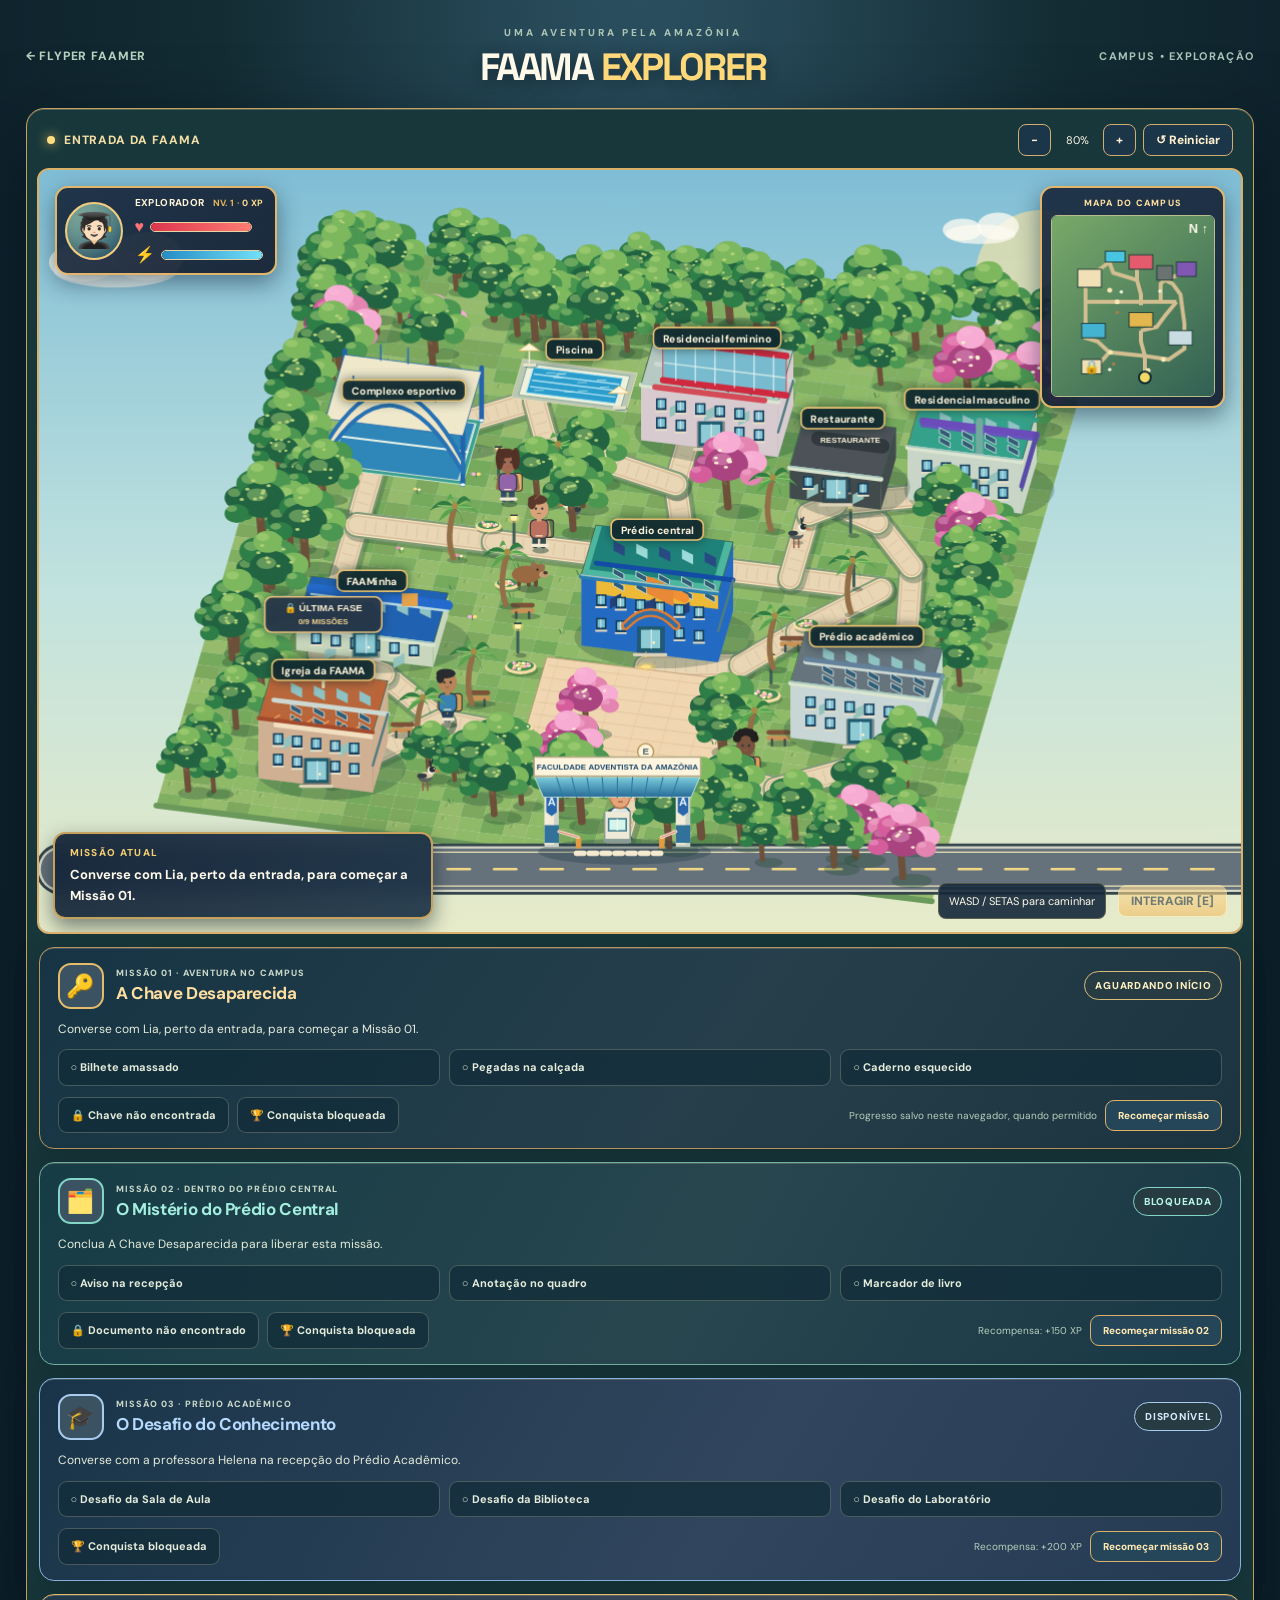
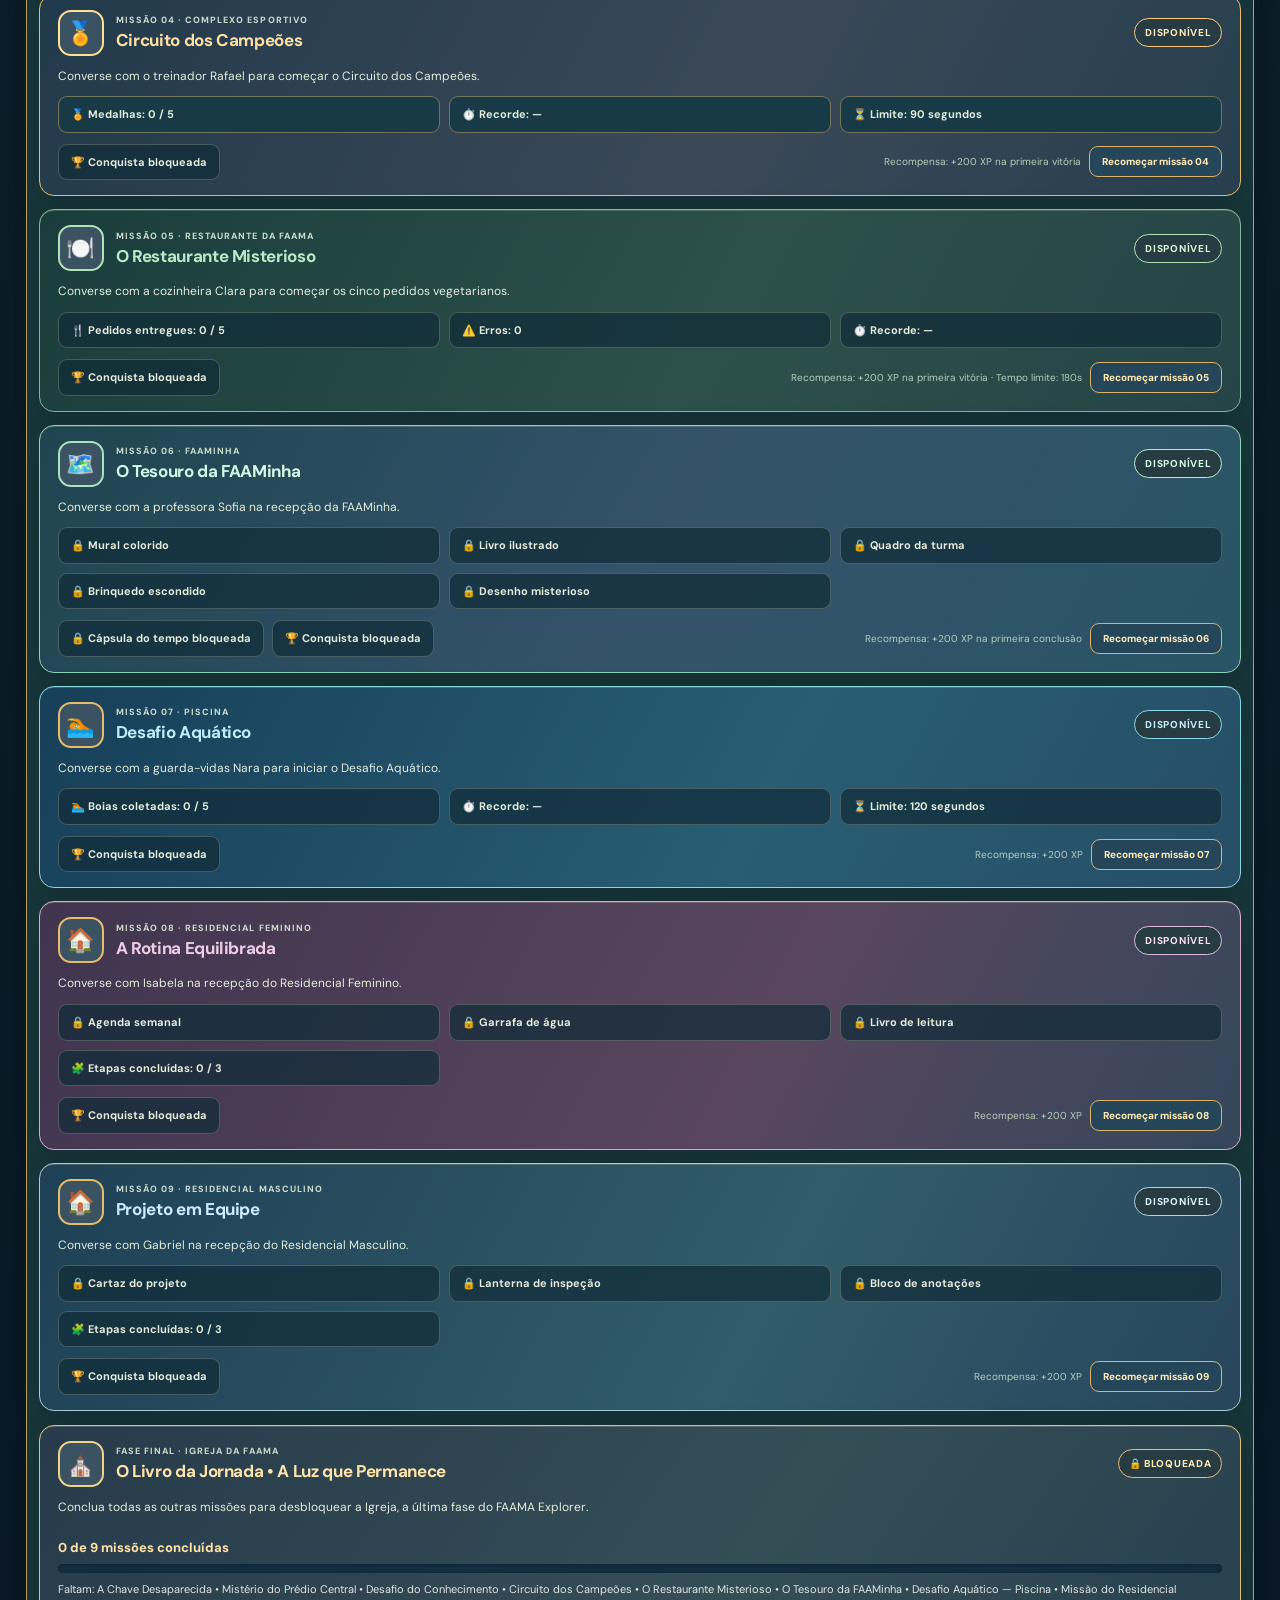
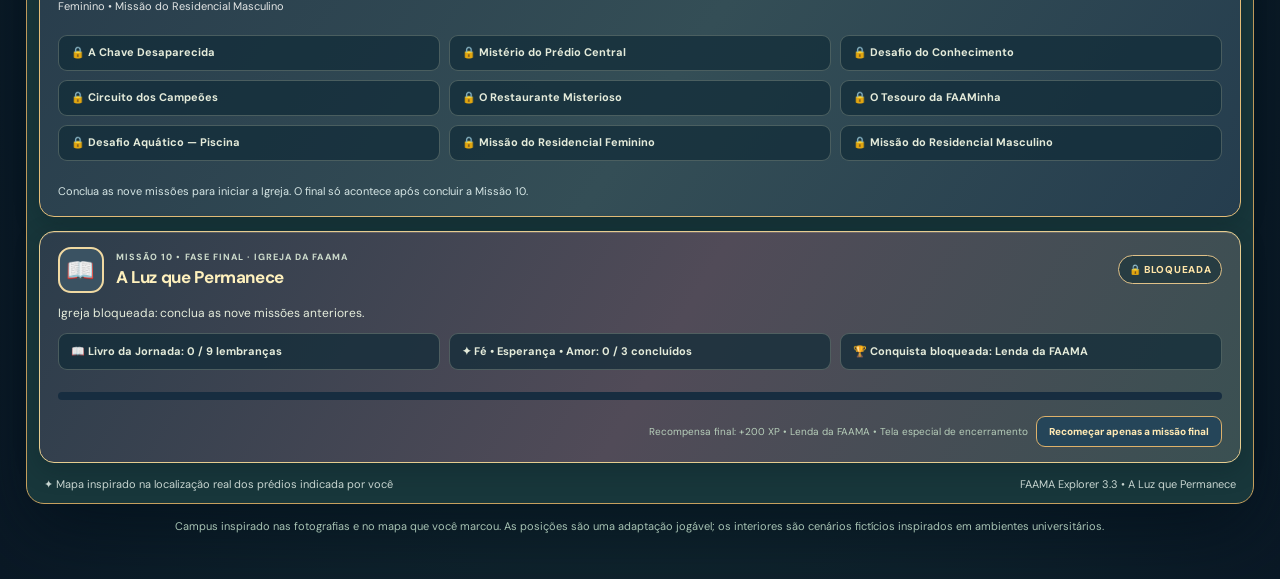
==== commit 77fce92a: "FAAMA 3.3: esclarecer condição da tela final e período do tempo registrado" ====
--- a/jogos/faama-explorer/index.html
+++ b/jogos/faama-explorer/index.html
@@ -243,7 +243,7 @@
                             <div><strong id="endingMissions">10/10</strong><span>Missões concluídas</span></div>
                             <div><strong id="endingXP">1.850 XP</strong><span>Experiência total</span></div>
                             <div><strong id="endingProgress">100%</strong><span>História concluída</span></div>
-                            <div><strong id="endingPlaytime">—</strong><span>Tempo registrado</span></div>
+                            <div><strong id="endingPlaytime">—</strong><span>Tempo registrado desde a versão 3.3</span></div>
                         </div>
                         <div class="ending-achievement">🏆 Conquista exclusiva: <strong>LENDA DA FAAMA</strong></div>
                         <p class="ending-quote">“A jornada termina, mas a luz que você leva consigo permanece.”</p>
@@ -520,8 +520,8 @@
                     <span id="finalGateFemale">🔒 Missão do Residencial Feminino</span>
                     <span id="finalGateMale">🔒 Missão do Residencial Masculino</span>
                 </div>
-                <p class="final-gate-note">
-                    Após a última missão: um encerramento especial na Igreja e a tela “VOCÊ ZEROU O JOGO!”.
+                <p class="final-gate-note" id="finalGateNote">
+                    Conclua as nove missões para iniciar a Igreja. O final só acontece após concluir a Missão 10.
                 </p>
             </section>
             <section class="quest-tracker quest-church" aria-label="Diário da Missão 10: fase final">
--- a/jogos/faama-explorer/style.css
+++ b/jogos/faama-explorer/style.css
@@ -1042,3 +1042,203 @@
   .residence-puzzle-choices{gap:6px;margin-top:9px}
   .residence-puzzle-choices button{font-size:11px;min-height:35px;padding:8px 10px}
 }
+
+/* FAAMA EXPLORER 3.3 — A LUZ QUE PERMANECE • CAPÍTULO FINAL */
+.quest-church{
+  margin-top:14px;border-color:#e6cd90;
+  background:linear-gradient(120deg,#2c3d4b,#514b58 52%,#3a5052);
+}
+.quest-church .quest-medallion{border-color:#f0d9a2}
+.quest-church .quest-title strong{color:#fff1bd}
+.quest-church .quest-stage{color:#ffe5a7;border-color:#e0c188}
+.quest-church .quest-clues .complete{color:#c7e8c4}
+.church-quest-progress,.church-hud-progress{
+  height:8px;border-radius:12px;background:#172d40;overflow:hidden;margin:11px 0 5px;
+}
+.church-quest-progress i,.church-hud-progress i{
+  display:block;height:100%;width:0;border-radius:12px;
+  background:linear-gradient(90deg,#9cd6ba,#f4d68d);
+  transition:width .25s ease;
+}
+.church-hud{
+  position:absolute;z-index:9;top:86px;right:15px;
+  width:min(318px,37%);padding:11px 13px;
+  border:2px solid #ebd39b;border-radius:12px;
+  background:linear-gradient(135deg,#344353eb,#5b4e50ed);
+  color:#fff1d9;box-shadow:0 10px 30px #10203396;pointer-events:none;
+}
+.church-hud-head{display:flex;justify-content:space-between;align-items:center;gap:7px}
+.church-hud-head span{font-size:9px;font-weight:900;letter-spacing:.05em;color:#f9e3b7}
+.church-hud-head strong{font-size:19px;color:#ffdf99;font-weight:900;font-variant-numeric:tabular-nums}
+.church-hud p{font-size:11px;line-height:1.5;margin:8px 0 0;color:#f6f1e5}
+.church-hud-progress{height:6px;margin-top:10px}
+.church-challenge{
+  position:absolute;z-index:34;left:50%;top:50%;transform:translate(-50%,-50%);
+  width:min(555px,calc(100% - 24px));max-height:calc(100% - 16px);
+  overflow-y:auto;padding:19px;border:2px solid #ebd3a4;
+  border-radius:16px;color:#fff7e5;
+  background:linear-gradient(138deg,#263d52,#51495a);
+  box-shadow:0 25px 85px #091923ed;
+}
+.church-challenge-head{display:flex;justify-content:space-between;align-items:flex-start;gap:10px}
+.church-challenge-head div{display:flex;flex-direction:column;gap:5px}
+.church-challenge-head small{font-size:10px;color:#e6d5b5;font-weight:900;letter-spacing:.055em}
+.church-challenge-head strong{font-size:20px;color:#fff0c4;font-weight:900;line-height:1.2}
+.church-challenge-head button{
+  border:1px solid #e4d0a9;border-radius:9px;background:#5d5363;color:#fff5e3;
+  width:33px;height:33px;font-size:22px;cursor:pointer
+}
+.church-challenge p{margin:11px 0 0;font-size:12px;line-height:1.55}
+.church-challenge-lead{color:#c9e5d9}
+.church-challenge .church-challenge-question{font-size:14px;font-weight:850;color:#ffebb9}
+.church-challenge-choices{display:grid;grid-template-columns:1fr;gap:8px;margin:16px 0 0}
+.church-challenge-choices button{
+  width:100%;min-height:42px;padding:10px 13px;
+  border:1px solid #c4d7ce;border-radius:10px;
+  background:#39566a;color:#fff7e7;cursor:pointer;
+  text-align:left;font-size:12px;font-weight:750;line-height:1.45;
+}
+.church-challenge-choices button:hover,.church-challenge-choices button:focus-visible{
+  background:#507a79;outline:2px solid #ffe7a5;outline-offset:1px;
+}
+.church-challenge-feedback{min-height:24px;color:#ffda8c!important;font-weight:800}
+.church-challenge-help{display:block;margin-top:6px;color:#a9c4c7;font-size:10px}
+.church-cinematic{
+  position:absolute;z-index:43;inset:0;overflow:hidden;
+  display:flex;align-items:center;justify-content:center;
+  background:radial-gradient(ellipse at 50% 20%,#f9d9a162,#172f46de 62%,#15293cee);
+  color:#fff3d3;text-align:center;
+}
+.church-cinematic-light{
+  position:absolute;width:140%;height:190%;top:-120%;left:-20%;
+  background:linear-gradient(165deg,#fff4c900 20%,#fff0bb80 48%,#ffecc400 70%);
+  transform-origin:top center;animation:churchLightEnter 3.4s ease-out both;
+  pointer-events:none;
+}
+.church-cinematic-content{position:relative;max-width:540px;padding:24px;z-index:1}
+.church-cinematic-content>span{display:block;font-size:40px;color:#f4dc9e;letter-spacing:19px;
+  animation:churchGoldGlow 2s ease-in-out infinite alternate}
+.church-cinematic-content small{display:block;margin-top:12px;font-size:11px;
+  letter-spacing:.17em;font-weight:900;color:#efddbe}
+.church-cinematic h2{font-size:clamp(21px,3.2vw,44px);margin:13px 0;
+  line-height:1.1;color:#ffedbd;text-shadow:0 3px 28px #fff2a35d}
+.church-cinematic p{font-size:clamp(12px,1.6vw,17px);line-height:1.65;color:#f3f1e7}
+.church-cinematic-track{height:5px;max-width:280px;margin:22px auto 0;
+  overflow:hidden;background:#2b4355;border-radius:10px}
+.church-cinematic-track i{height:100%;width:0%;display:block;
+  background:linear-gradient(90deg,#8bd3c0,#ffe19a);border-radius:10px}
+@keyframes churchLightEnter{
+  0%{opacity:0;transform:translateY(-70px) rotate(-7deg)}
+  55%{opacity:.75;transform:translateY(15px) rotate(3deg)}
+  100%{opacity:.9;transform:translateY(45px) rotate(6deg)}
+}
+@keyframes churchGoldGlow{from{opacity:.55;filter:drop-shadow(0 0 8px #f9e4a8)}
+  to{opacity:1;filter:drop-shadow(0 0 25px #fff0a4)}}
+.ending-screen{
+  position:absolute;z-index:50;inset:0;overflow-y:auto;
+  padding:14px 12px 25px;
+  background:radial-gradient(ellipse at 50% 0%,#566b67 0,#203a50 43%,#0d243a 100%);
+  color:#f7f3df;text-align:center;
+}
+.ending-content{
+  max-width:700px;margin:0 auto;position:relative;z-index:2;
+  display:flex;flex-direction:column;align-items:center;gap:11px;
+}
+.ending-crown{font-size:52px;line-height:1.1;filter:drop-shadow(0 3px 16px #fbe0a65e)}
+.ending-content>small{font-size:10px;letter-spacing:.15em;font-weight:900;color:#efddb3}
+.ending-content h2{margin:0;color:#ffe4a0;font-size:clamp(25px,3.1vw,42px);
+  font-weight:950;line-height:1.1;text-shadow:0 5px 28px #eacb9270}
+.ending-intro{max-width:560px;margin:0;color:#e3eaf0;font-size:13px;line-height:1.6}
+.ending-stats{
+  width:100%;display:grid;grid-template-columns:repeat(4,minmax(0,1fr));gap:9px;
+}
+.ending-stats>div{display:flex;flex-direction:column;align-items:center;gap:4px;
+  min-width:0;padding:12px 5px;border:1px solid #a8beae75;border-radius:11px;
+  background:#244458b8}
+.ending-stats strong{font-size:clamp(16px,2vw,25px);color:#ffe3a1;
+  font-weight:900;white-space:nowrap}
+.ending-stats span{font-size:10px;color:#d6e4e7}
+.ending-achievement{
+  width:100%;padding:10px;border:1px solid #e0c98d;border-radius:11px;
+  background:linear-gradient(100deg,#745a44b5,#365d60b5);
+  color:#ffedc9;font-size:13px;
+}
+.ending-quote{font-size:13px;line-height:1.5;font-style:italic;
+  color:#f3dec2;margin:2px 0}
+.ending-retro{
+  width:100%;padding:11px 14px;border:1px solid #799da085;border-radius:11px;
+  background:#193b50ba;color:#e2eef0;text-align:left
+}
+.ending-retro h3,.ending-credits h3{
+  margin:0 0 8px;color:#ffe4b0;font-size:13px
+}
+.ending-retro p,.ending-credits p{font-size:11px;line-height:1.5;margin:5px 0}
+.ending-credits{width:100%;padding:12px 14px;border-radius:11px;border:1px solid #d8c297b6;
+  background:#1e3645;text-align:left}
+.ending-actions{width:100%;display:flex;align-items:center;justify-content:center;
+  gap:9px;flex-wrap:wrap;padding:4px 0 10px}
+.ending-actions button{
+  min-height:38px;border-radius:9px;border:1px solid #9bb6ba;
+  color:#f1f5f2;background:#34536a;font-size:11px;
+  padding:10px 13px;font-weight:800;cursor:pointer
+}
+.ending-actions .ending-primary{
+  background:#ebcf95;border-color:#ffe6a6;color:#223d4b
+}
+.ending-actions .ending-danger{background:#663d4b;border-color:#9a6973}
+.ending-actions button:hover,.ending-actions button:focus-visible{
+  outline:2px solid #fff0b2;outline-offset:2px
+}
+.ending-confetti{position:absolute;z-index:1;inset:0;pointer-events:none;overflow:hidden}
+.ending-confetti i{
+  position:absolute;top:-25px;left:8%;font-size:25px;font-style:normal;color:#ffe3a5;
+  text-shadow:0 0 10px #fff2ca;
+  animation:endingConfetti 7s linear infinite
+}
+.ending-confetti i:nth-child(2){left:19%;animation-delay:-2s;color:#9ed8c6}
+.ending-confetti i:nth-child(3){left:32%;animation-delay:-4s;color:#ffbca6}
+.ending-confetti i:nth-child(4){left:46%;animation-delay:-1s;color:#eadbff}
+.ending-confetti i:nth-child(5){left:60%;animation-delay:-3.5s;color:#ffe6a2}
+.ending-confetti i:nth-child(6){left:74%;animation-delay:-5s;color:#b3e4de}
+.ending-confetti i:nth-child(7){left:87%;animation-delay:-1.5s;color:#e9caed}
+.ending-confetti i:nth-child(8){left:94%;animation-delay:-6s;color:#fceaa7}
+@keyframes endingConfetti{0%{transform:translateY(-80px) rotate(0);opacity:0}
+  15%{opacity:.85}90%{opacity:.8}
+  100%{transform:translateY(870px) rotate(570deg);opacity:0}}
+@media(max-width:800px){
+  .church-hud{top:53px;right:5px;width:44%;padding:6px 8px;border-width:1px;border-radius:8px}
+  .church-hud-head span{font-size:7px}
+  .church-hud-head strong{font-size:12px}
+  .church-hud p{font-size:9px;margin:4px 0}
+  .church-hud-progress{height:4px;margin-top:5px}
+  .church-challenge{padding:11px;border-radius:11px}
+  .church-challenge-head strong{font-size:15px}
+  .church-challenge-head small{font-size:9px}
+  .church-challenge p{font-size:11px;margin-top:8px}
+  .church-challenge .church-challenge-question{font-size:12px}
+  .church-challenge-choices{gap:6px;margin-top:10px}
+  .church-challenge-choices button{font-size:11px;min-height:35px;padding:7px 9px}
+  .ending-screen{padding:9px 7px 18px}
+  .ending-content{gap:7px}
+  .ending-crown{font-size:30px}
+  .ending-content>small{font-size:8px}
+  .ending-content h2{font-size:clamp(17px,4vw,29px)}
+  .ending-intro{font-size:10px}
+  .ending-stats{gap:4px}
+  .ending-stats>div{padding:7px 2px}
+  .ending-stats strong{font-size:clamp(12px,2.7vw,18px)}
+  .ending-stats span{font-size:8px}
+  .ending-achievement,.ending-quote{font-size:10px}
+  .ending-retro{padding:7px 9px}
+  .ending-retro h3{font-size:11px}
+  .ending-retro p{font-size:9px}
+  .ending-actions{gap:5px}
+  .ending-actions button{min-height:33px;font-size:9px;padding:7px 9px}
+}
+@media(max-width:440px){
+  .ending-stats{grid-template-columns:repeat(2,minmax(0,1fr))}
+}
+@media(prefers-reduced-motion:reduce){
+  .ending-confetti i,.church-cinematic-light,.church-cinematic-content>span{animation:none!important}
+  .church-quest-progress i,.church-hud-progress i{transition:none}
+}
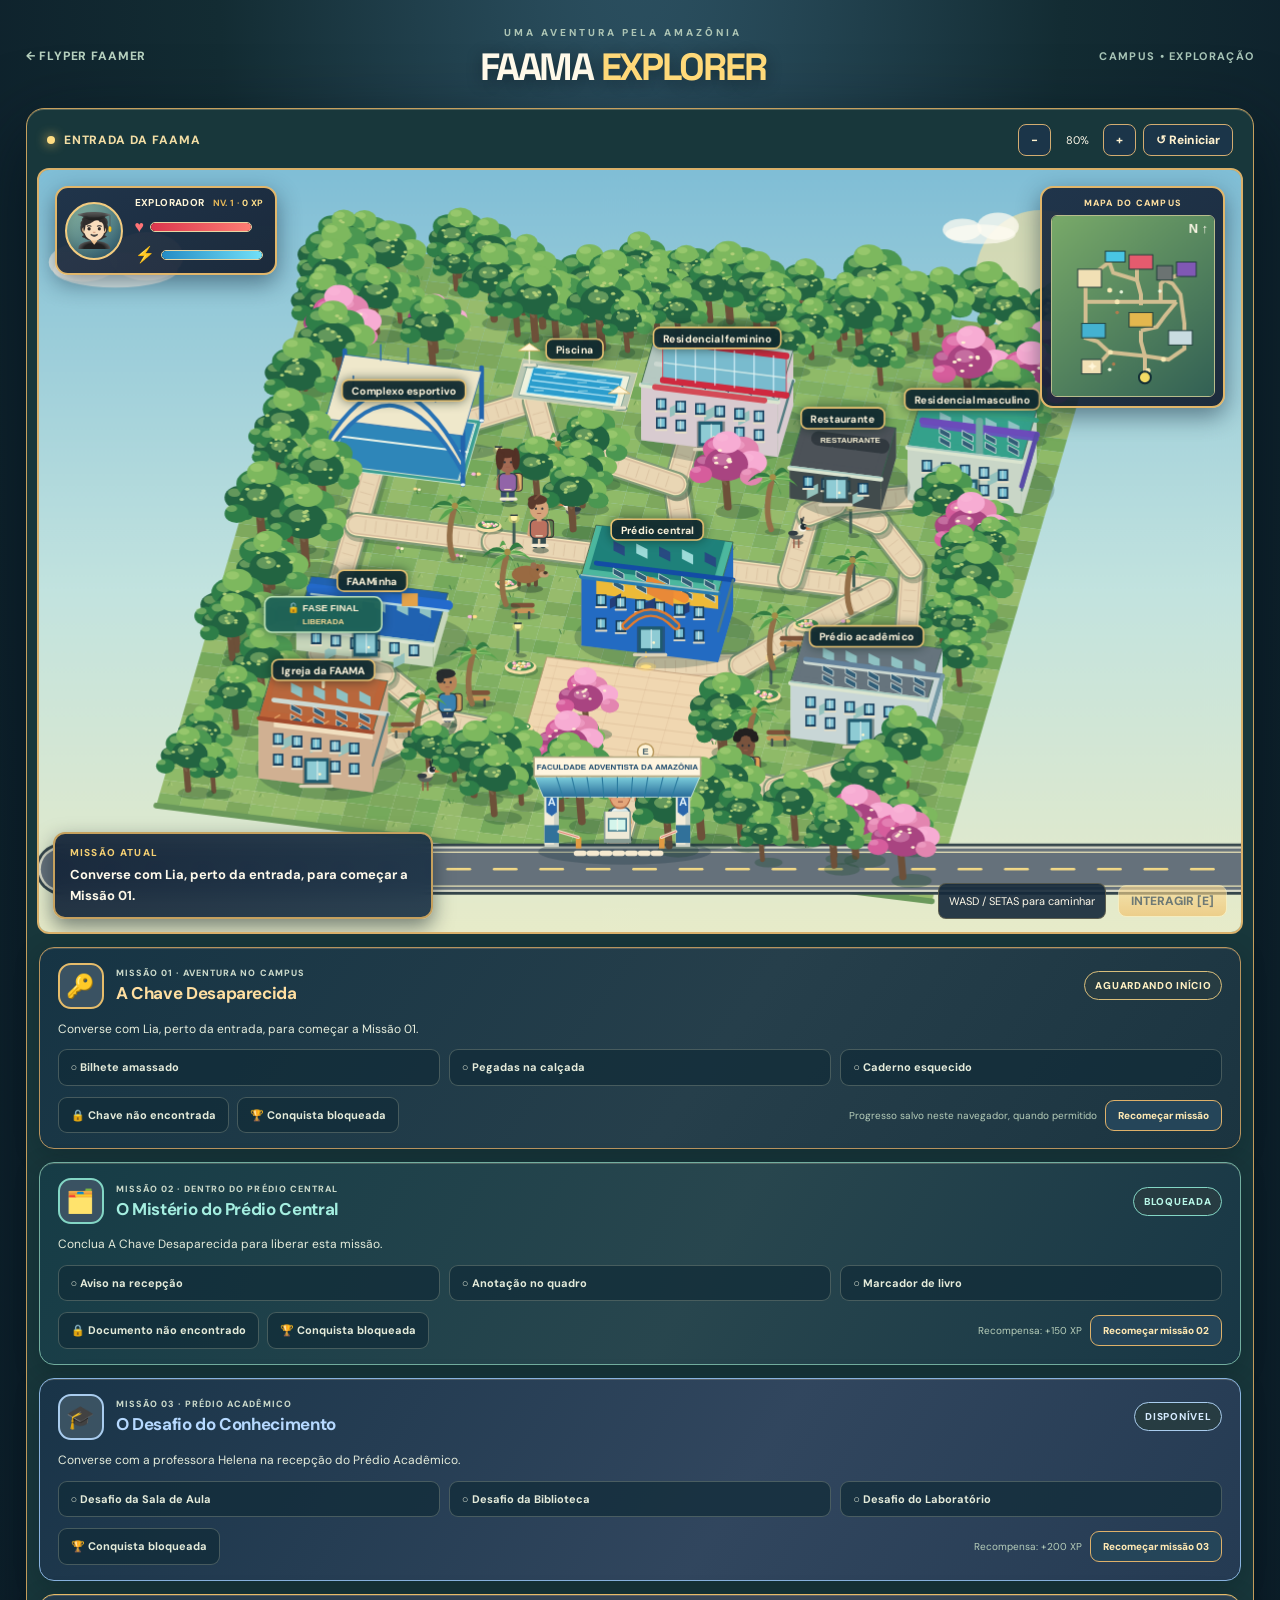
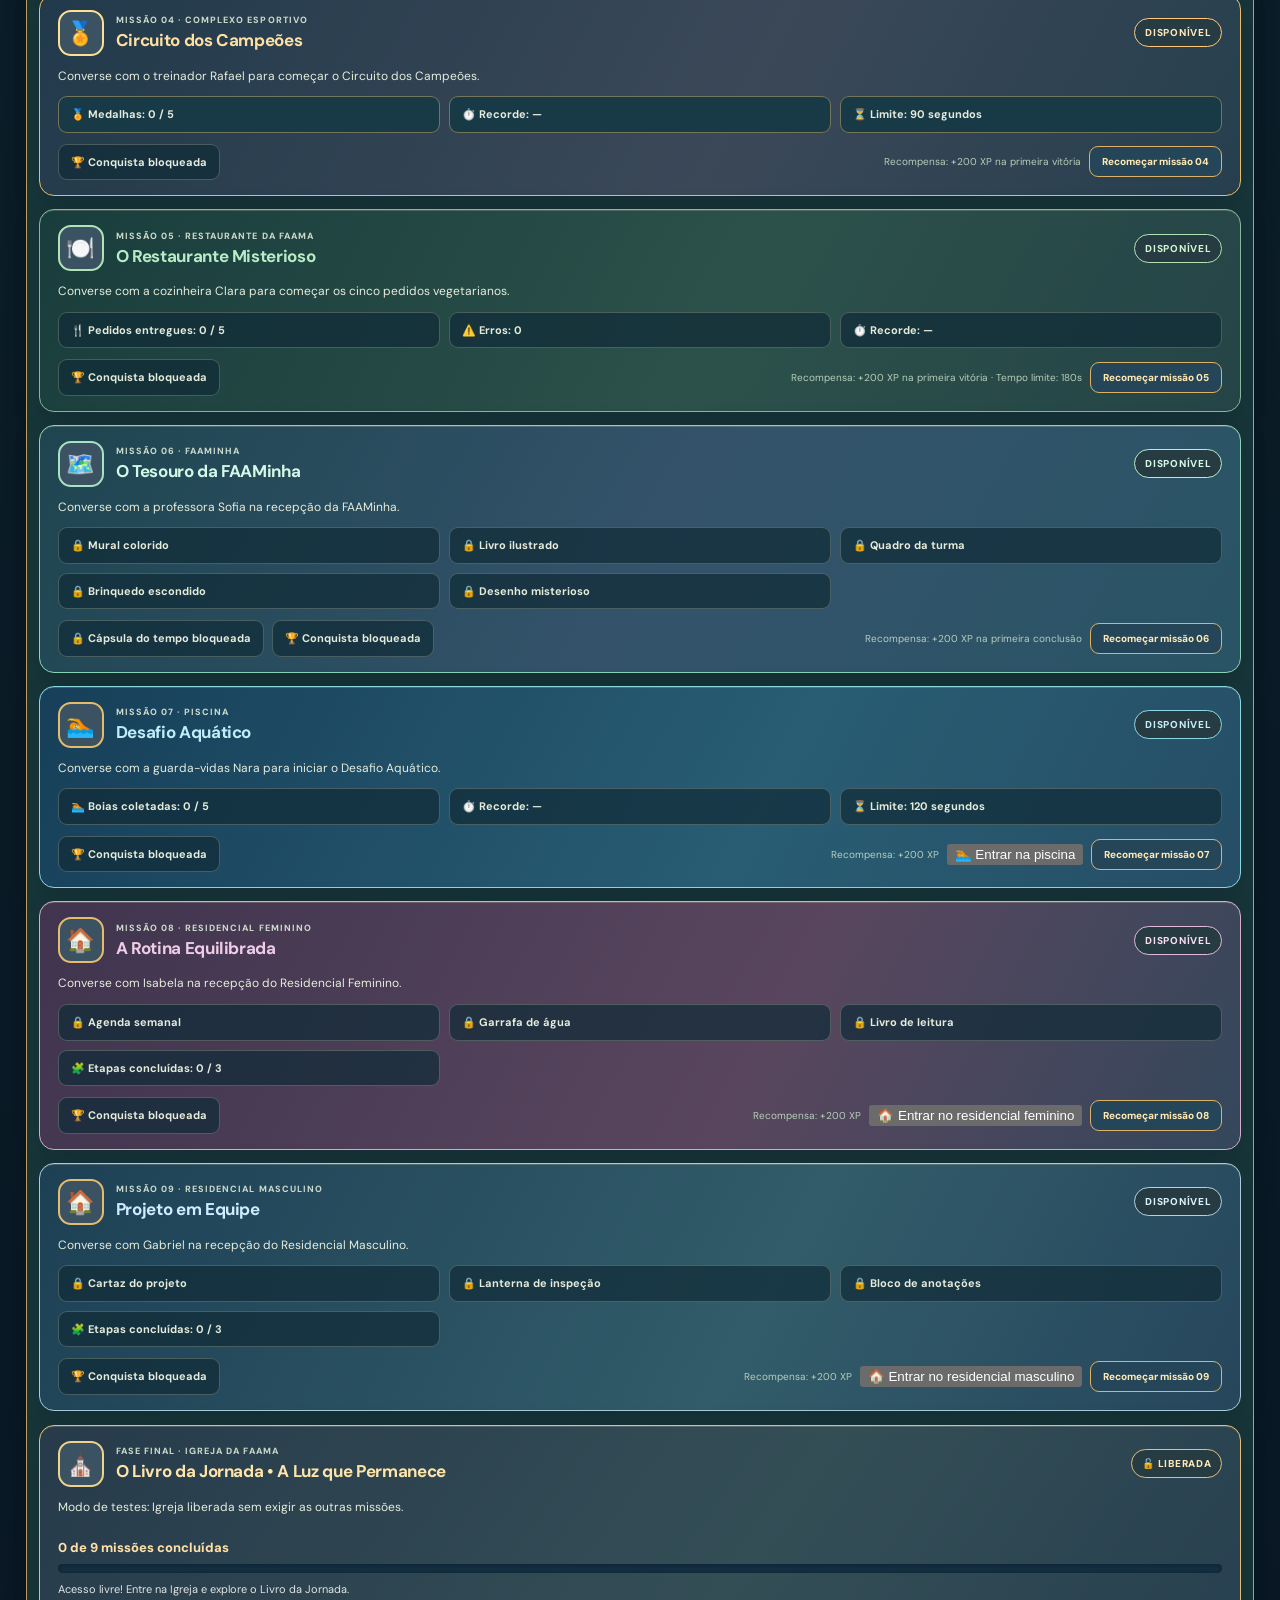
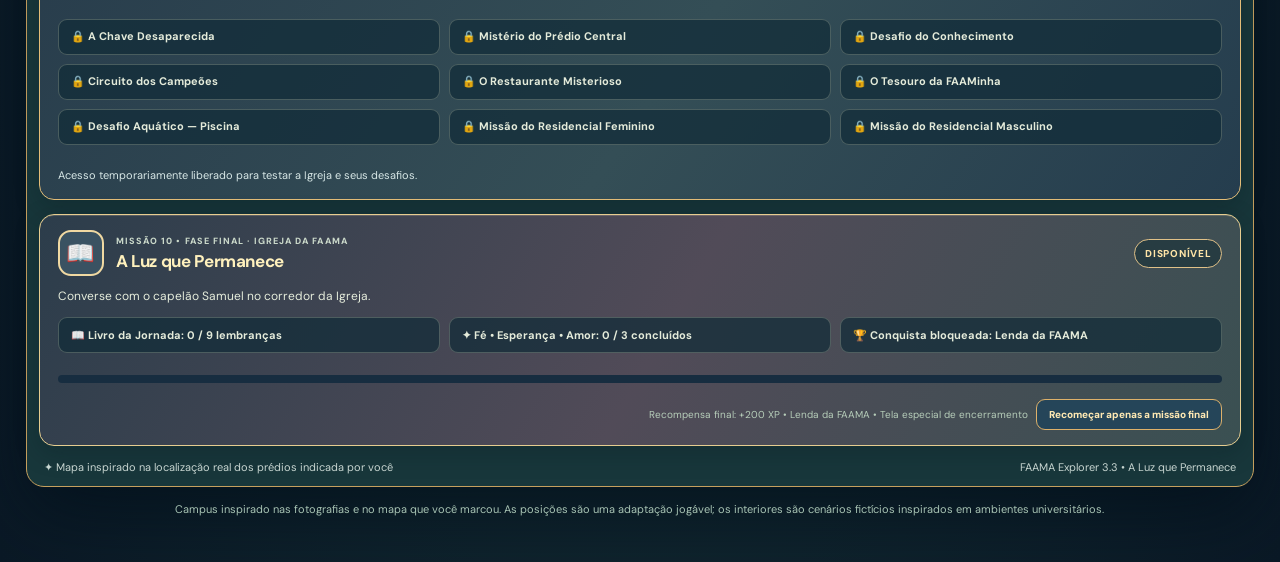
==== commit 32fb84b8: "FAAMA Explorer: adicionar acesso direto para testar piscina e dois residenciais" ====
--- a/jogos/faama-explorer/index.html
+++ b/jogos/faama-explorer/index.html
@@ -445,6 +445,7 @@
                 <div class="quest-inventory">
                     <span id="poolQuestAchievement">🏆 Conquista bloqueada</span>
                     <small>Recompensa: +200 XP</small>
+                    <button id="poolQuestEnter" class="quest-enter" type="button">🏊 Entrar na piscina</button>
                     <button id="poolQuestRestart" class="quest-restart" type="button">Recomeçar missão 07</button>
                 </div>
             </section>
@@ -466,6 +467,7 @@
                 <div class="quest-inventory">
                     <span id="femaleQuestAchievement">🏆 Conquista bloqueada</span>
                     <small>Recompensa: +200 XP</small>
+                    <button id="femaleQuestEnter" class="quest-enter" type="button">🏠 Entrar no residencial feminino</button>
                     <button id="femaleQuestRestart" class="quest-restart" type="button">Recomeçar missão 08</button>
                 </div>
             </section>
@@ -487,6 +489,7 @@
                 <div class="quest-inventory">
                     <span id="maleQuestAchievement">🏆 Conquista bloqueada</span>
                     <small>Recompensa: +200 XP</small>
+                    <button id="maleQuestEnter" class="quest-enter" type="button">🏠 Entrar no residencial masculino</button>
                     <button id="maleQuestRestart" class="quest-restart" type="button">Recomeçar missão 09</button>
                 </div>
             </section>
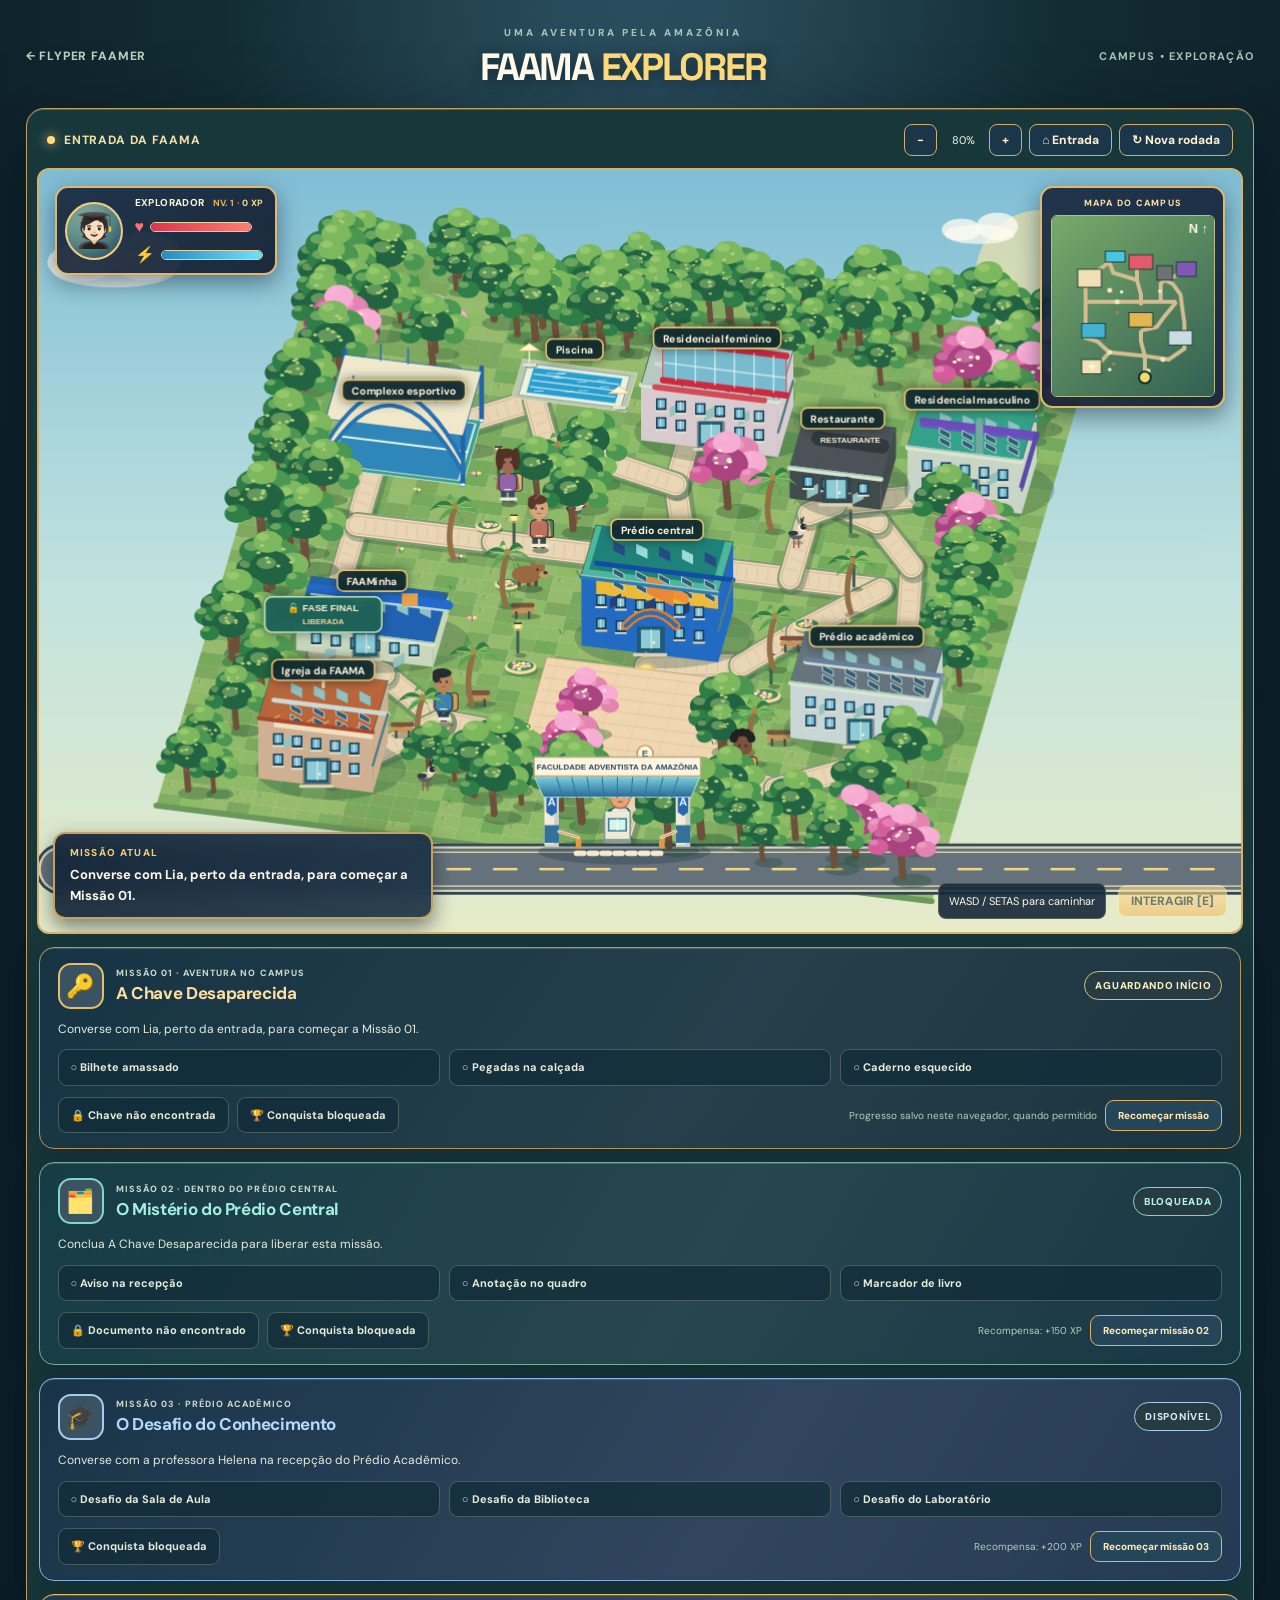
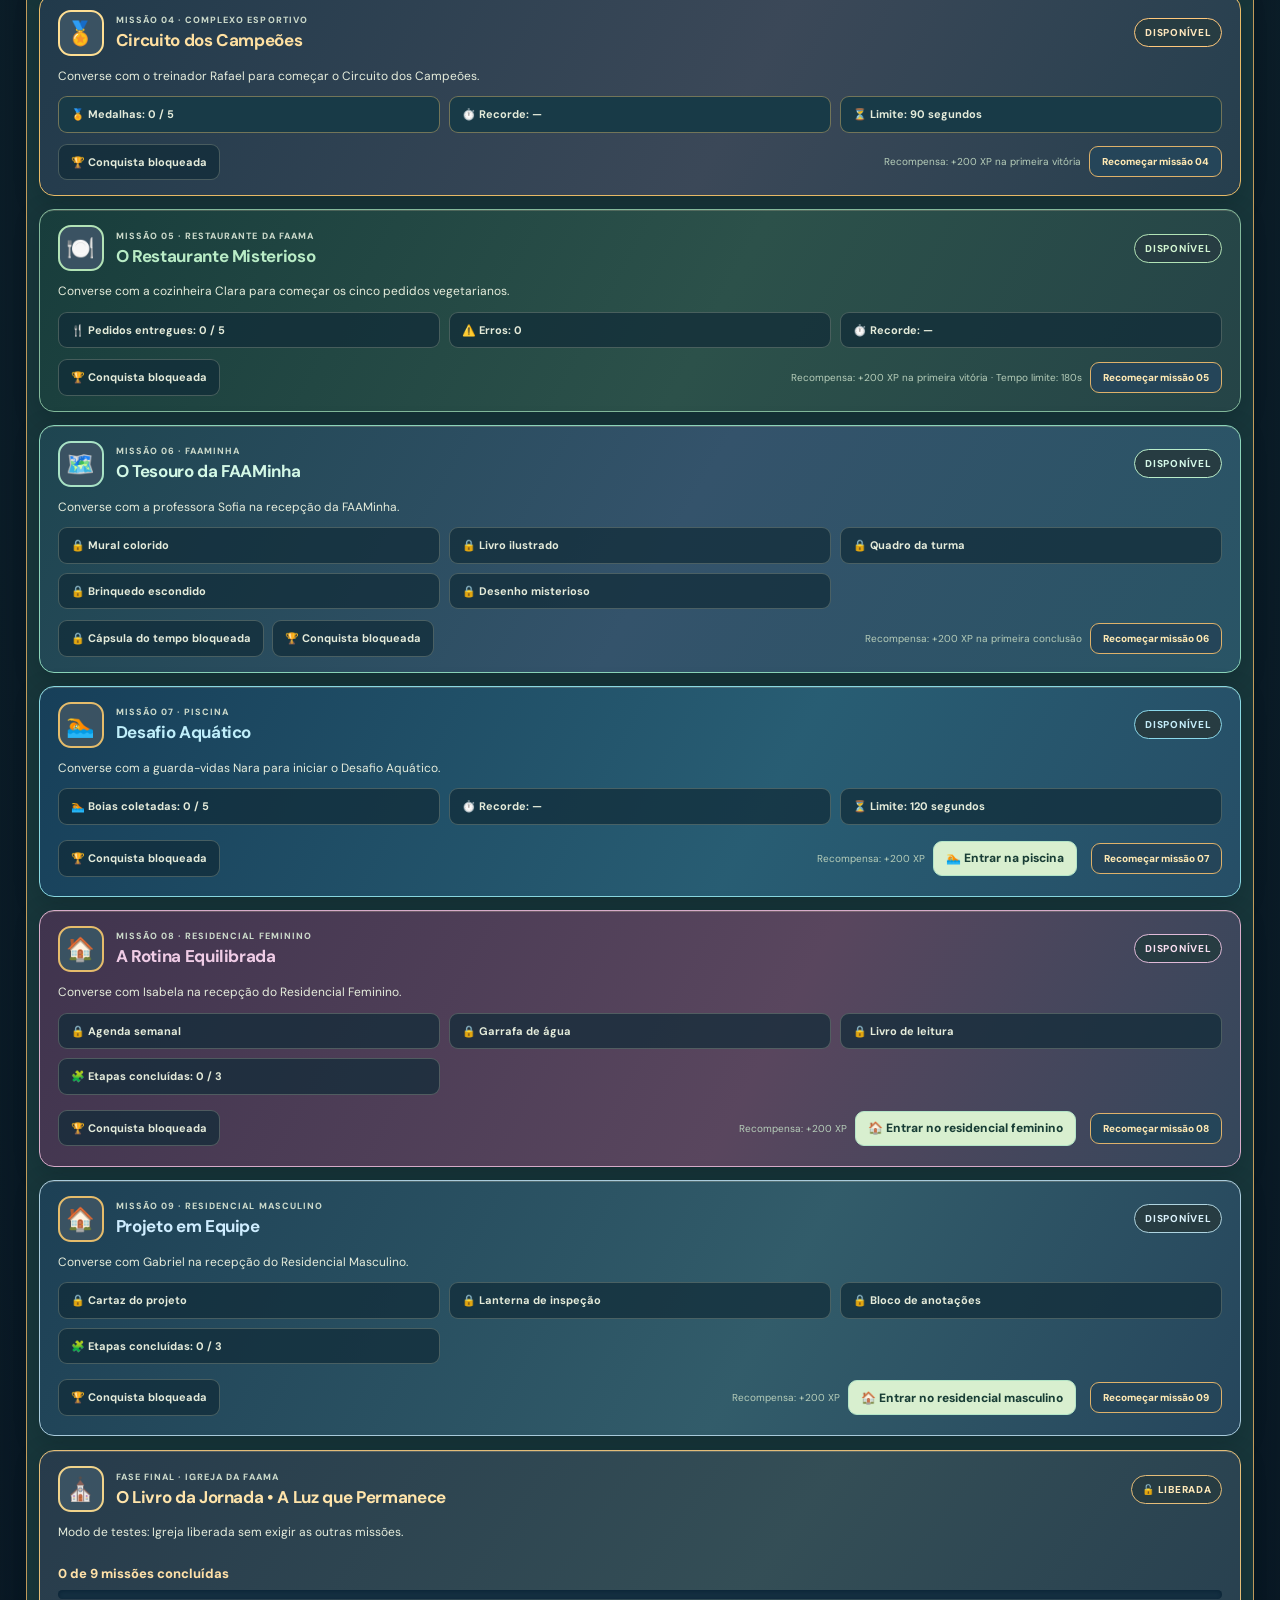
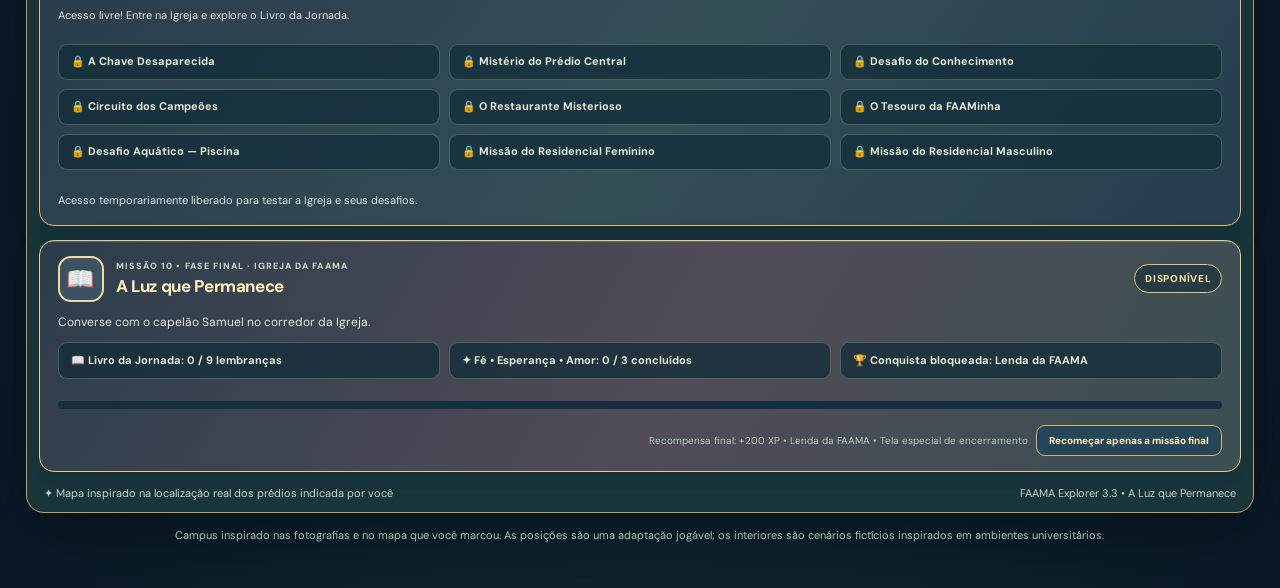
==== commit a1cbd8a3: "Adicionar botão Nova rodada visível na barra do jogo" ====
--- a/jogos/faama-explorer/index.html
+++ b/jogos/faama-explorer/index.html
@@ -20,7 +20,7 @@
                 <div class="tag"><span class="dot"></span><span id="location">ENTRADA DA FAAMA</span></div>
                 <div class="tools"><button id="zoomOut" title="Diminuir zoom">−</button><span
                         id="zoomLabel">80%</span><button id="zoomIn" title="Aumentar zoom">+</button><button id="reset"
-                        title="Voltar à entrada">↺ Reiniciar</button></div>
+                        title="Voltar à entrada sem apagar o progresso">⌂ Entrada</button><button id="newJourney" class="new-journey" type="button" title="Apagar o progresso das dez missões e começar uma nova rodada">↻ Nova rodada</button></div>
             </div>
             <div class="viewport"><canvas id="world" width="1200" height="760"
                     aria-label="Mapa explorável em perspectiva 2,5D do campus da FAAMA"></canvas>
--- a/jogos/faama-explorer/style.css
+++ b/jogos/faama-explorer/style.css
@@ -1242,3 +1242,9 @@
   .ending-confetti i,.church-cinematic-light,.church-cinematic-content>span{animation:none!important}
   .church-quest-progress i,.church-hud-progress i{transition:none}
 }
+
+/* Acesso direto aos cenários em revisão */
+.quest-enter{display:inline-flex;align-items:center;justify-content:center;min-height:35px;padding:8px 12px;margin:5px 6px 5px 0;border:1px solid #b4e5c7;border-radius:9px;background:#d8efcf;color:#183d35;font:800 12px 'DM Sans',sans-serif;cursor:pointer;transition:filter .15s ease,transform .15s ease}
+.quest-enter:hover{filter:brightness(1.07);transform:translateY(-1px)}
+.quest-enter:focus-visible{outline:3px solid #e5cf84;outline-offset:2px}
+@media(max-width:600px){.quest-enter{width:100%;margin:6px 0;font-size:12px}}
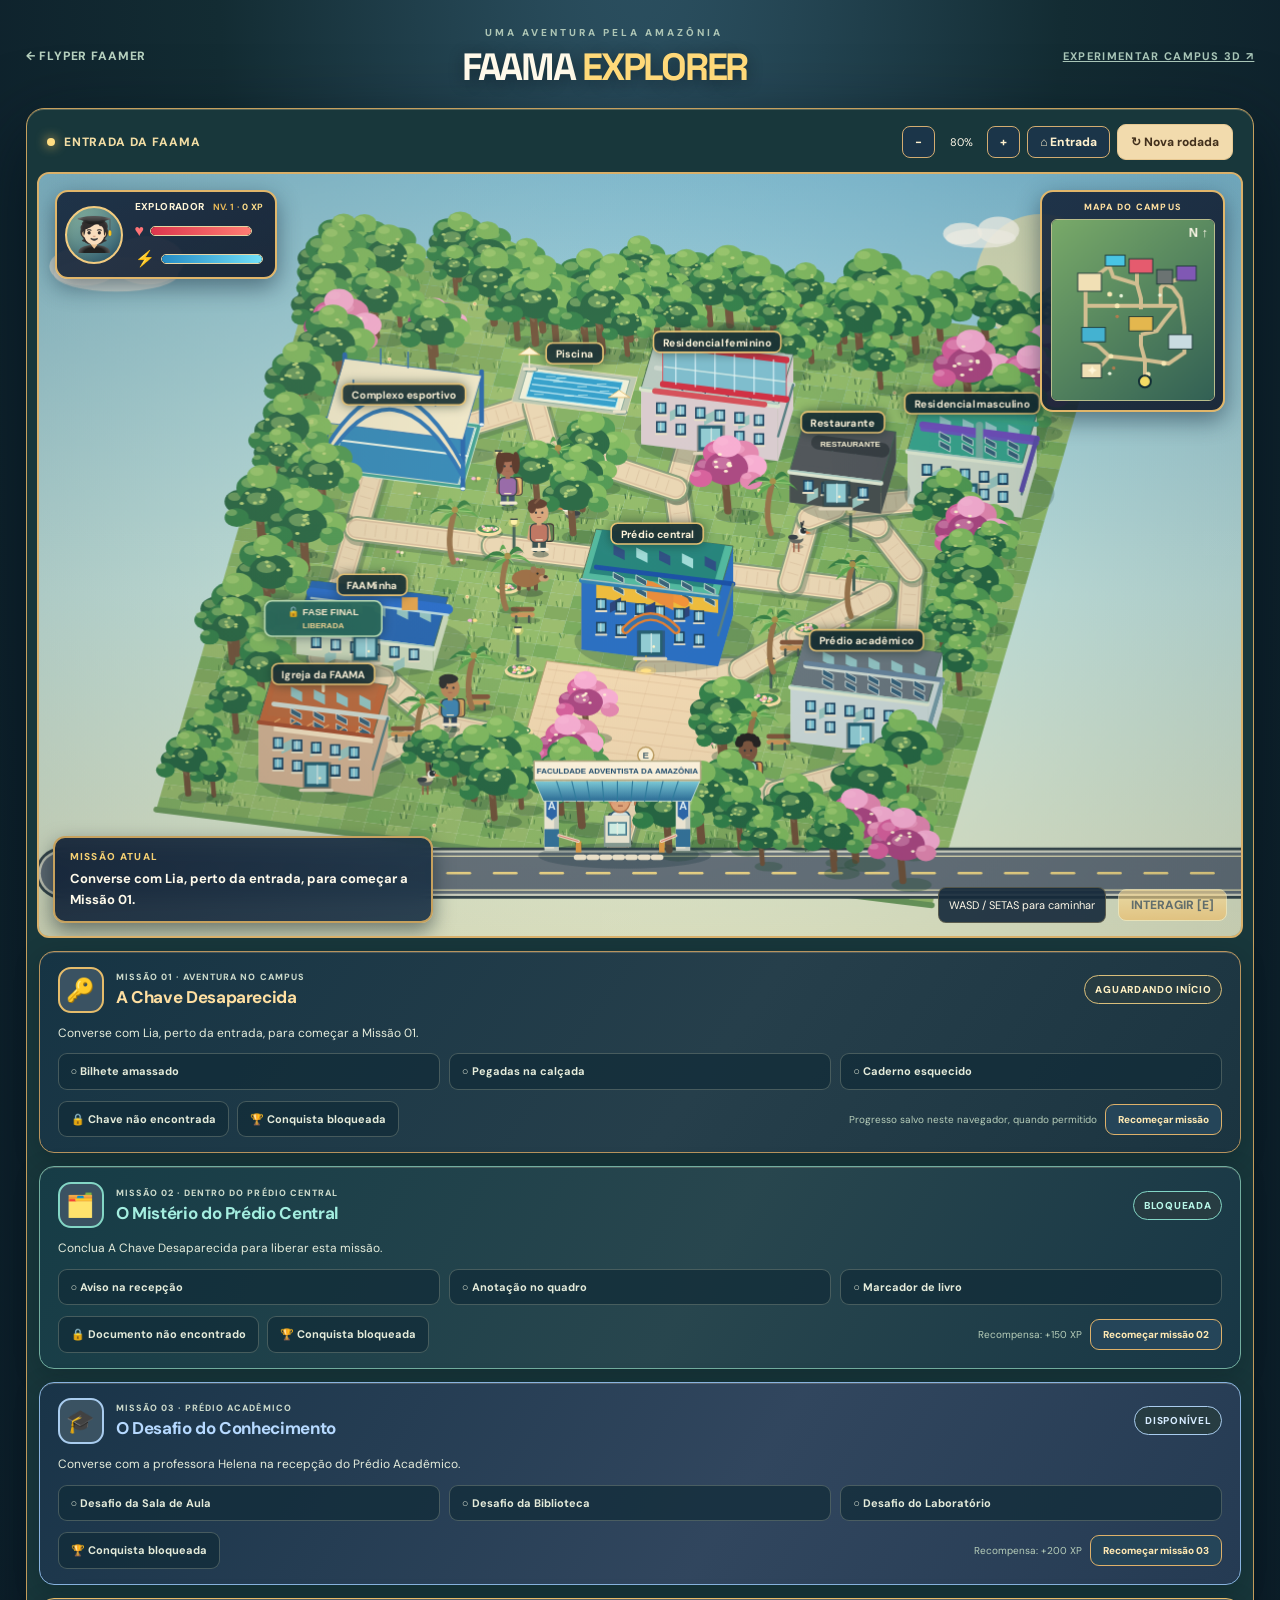
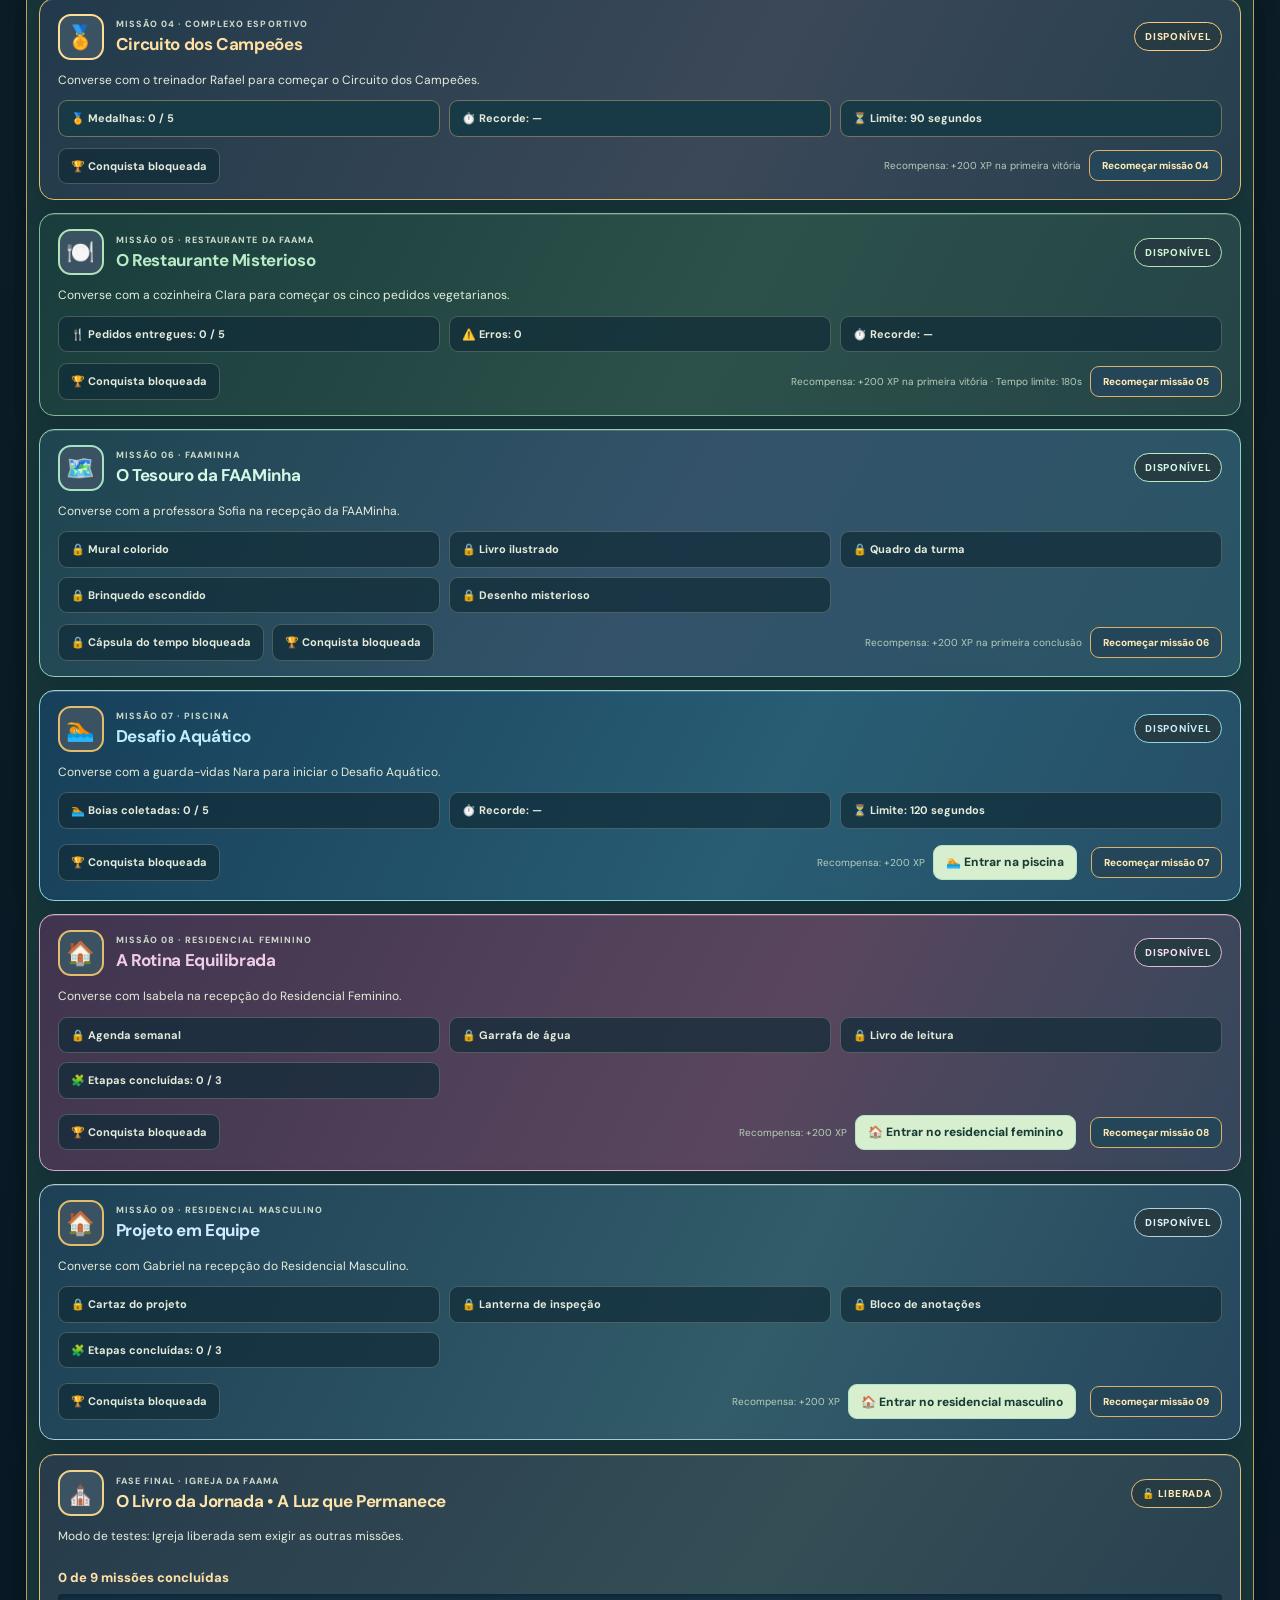
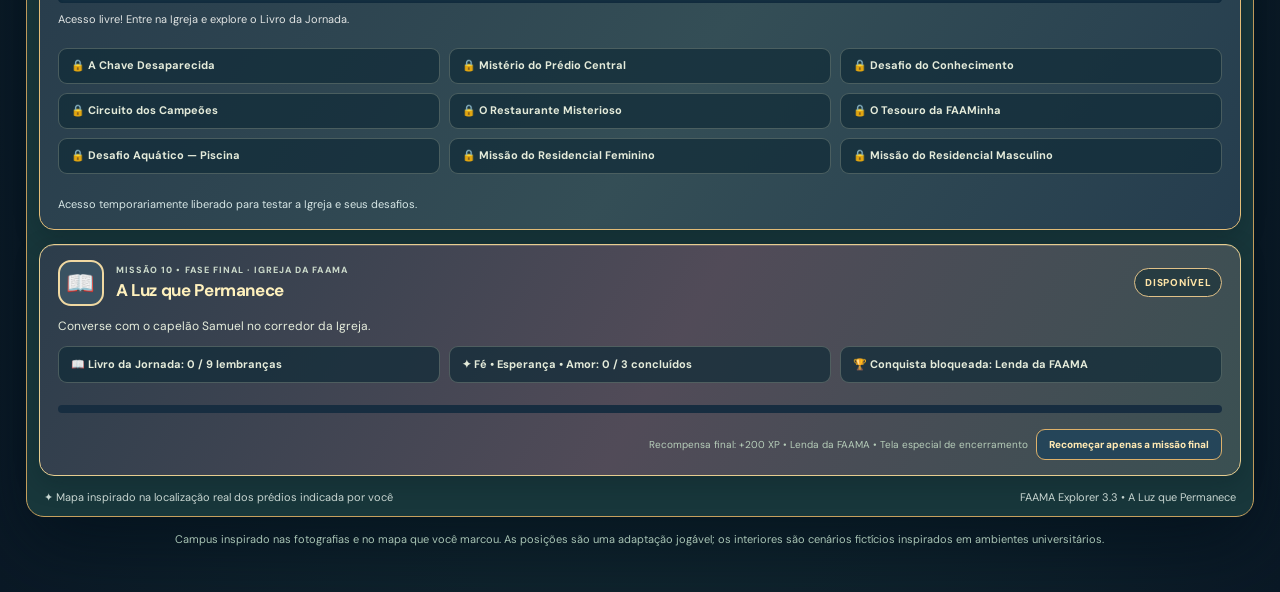
==== commit 5a7153a5: "Adicionar acesso ao protótipo 3D na versão de desenvolvimento" ====
--- a/jogos/faama-explorer/index.html
+++ b/jogos/faama-explorer/index.html
@@ -13,7 +13,7 @@
         <header class="top"><a href="../../index.html" class="back">← FLYPER FAAMER</a>
             <div class="brand"><small>UMA AVENTURA PELA AMAZÔNIA</small>
                 <h1>FAAMA <em>EXPLORER</em></h1>
-            </div><span class="edition">CAMPUS • EXPLORAÇÃO</span>
+            </div><a class="edition" href="./3d/index.html" title="Experimentar o campus em Three.js">EXPERIMENTAR CAMPUS 3D ↗</a>
         </header>
         <section class="game">
             <div class="toolbar">
--- a/jogos/faama-explorer/style.css
+++ b/jogos/faama-explorer/style.css
@@ -1248,3 +1248,9 @@
 .quest-enter:hover{filter:brightness(1.07);transform:translateY(-1px)}
 .quest-enter:focus-visible{outline:3px solid #e5cf84;outline-offset:2px}
 @media(max-width:600px){.quest-enter{width:100%;margin:6px 0;font-size:12px}}
+
+/* Nova rodada: ação separada do botão que apenas volta à entrada */
+.toolbar .new-journey{padding:9px 13px;border:1px solid #e7c892;border-radius:9px;background:#f2dbad;color:#43311d;font-weight:800;white-space:nowrap;cursor:pointer}
+.toolbar .new-journey:hover{background:#ffe7b7}
+.toolbar .new-journey:focus-visible{outline:3px solid #f2dbad;outline-offset:3px}
+@media(max-width:620px){.toolbar .tools{flex-wrap:wrap;justify-content:flex-end}.toolbar .new-journey{font-size:12px;padding:8px 10px}}
